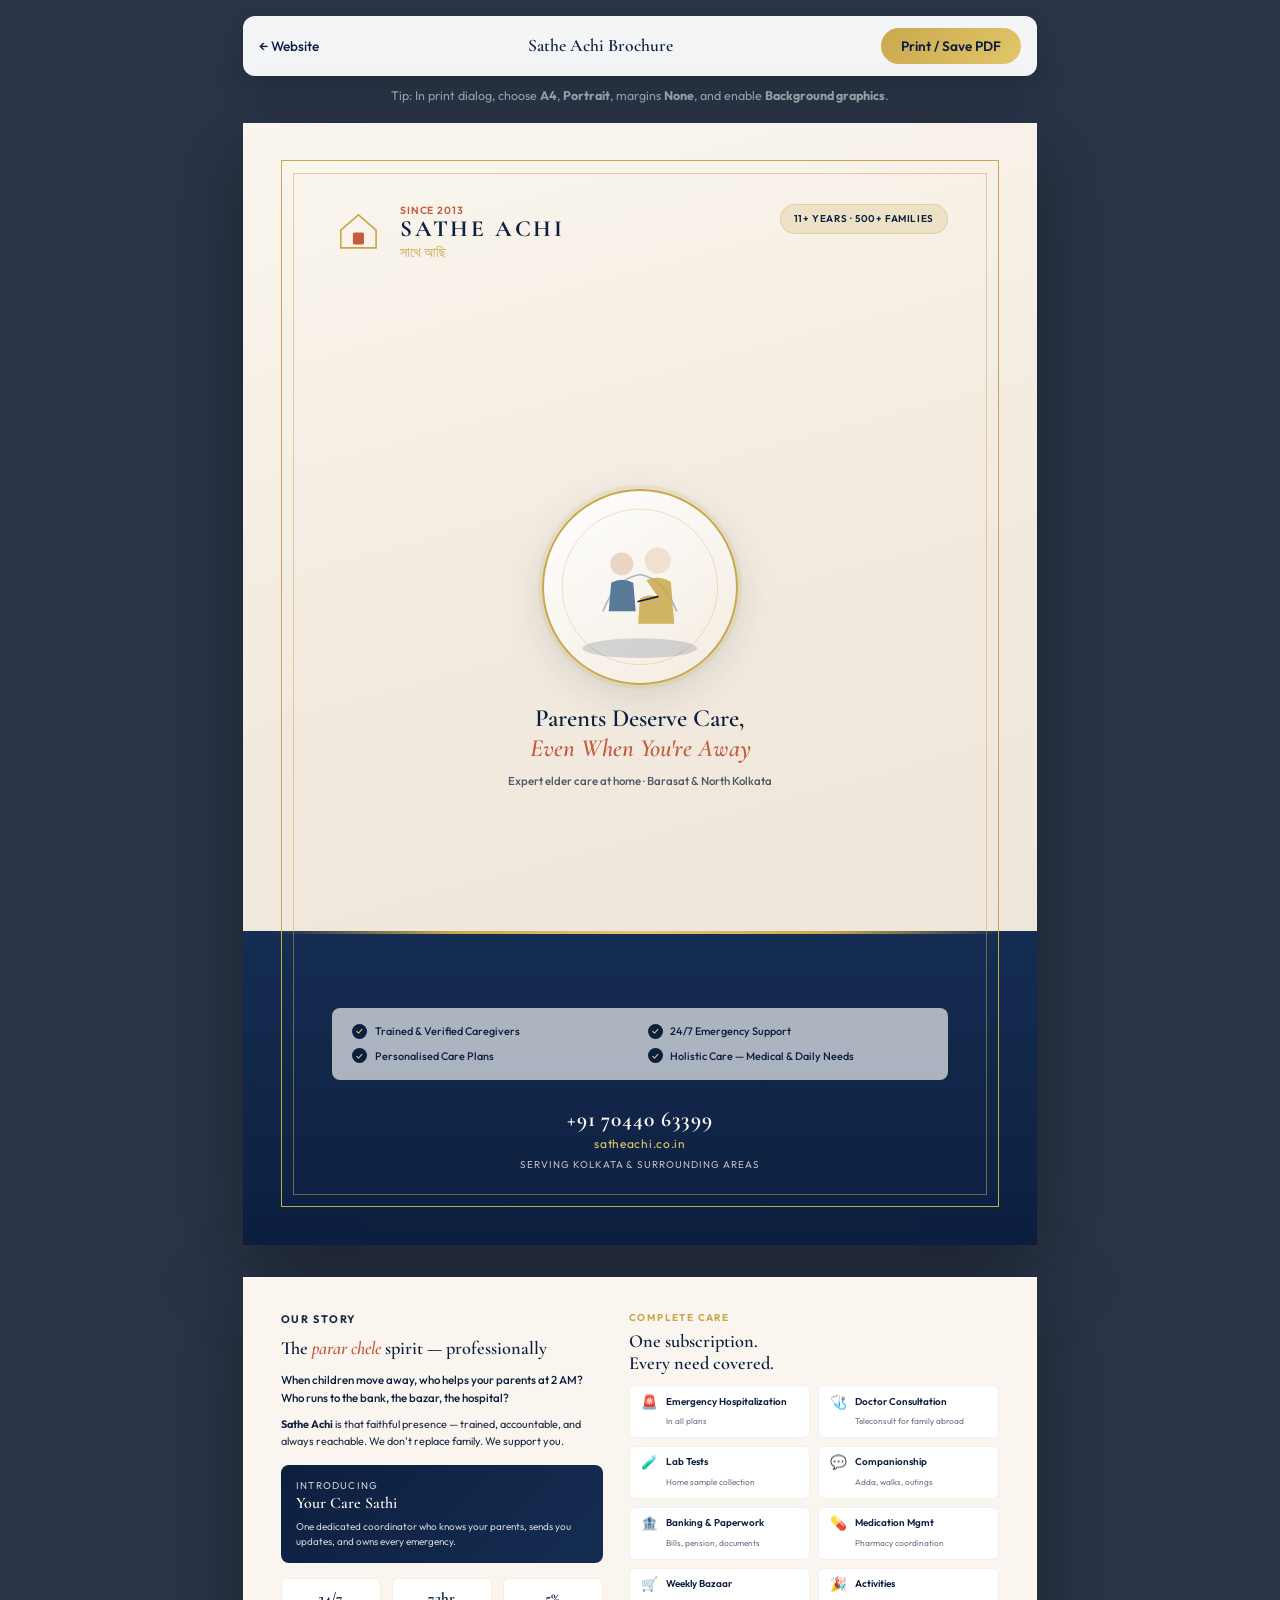
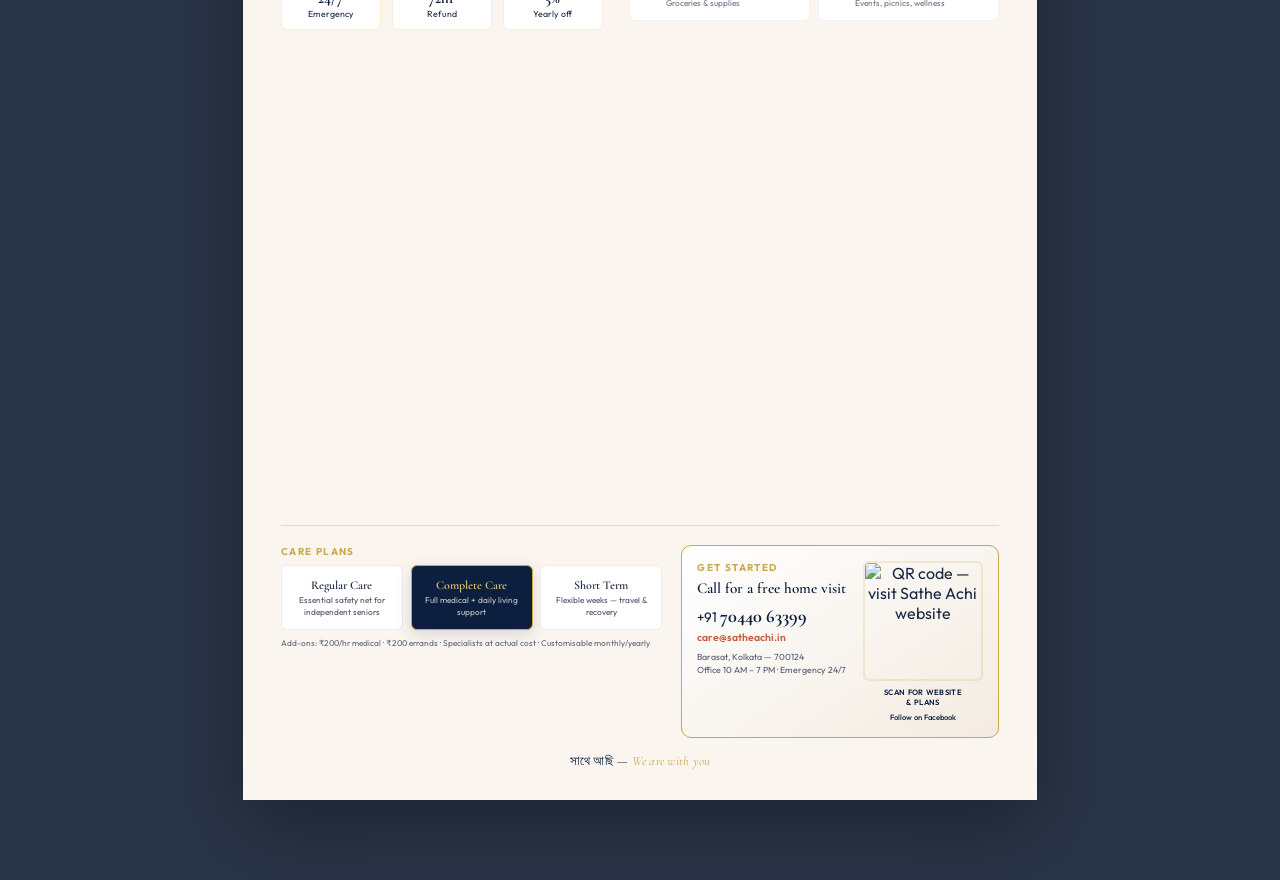
==== brochure/index.html @ 53a48768 "Add print-ready A4 brochure with brand-aligned design. Co-authored-by: Cursor <cursoragent@cursor.co" ====
<!DOCTYPE html>
<html lang="en">
<head>
  <meta charset="UTF-8" />
  <meta name="viewport" content="width=device-width, initial-scale=1.0" />
  <title>Sathe Achi — Brochure (Print / PDF)</title>
  <link rel="preconnect" href="https://fonts.googleapis.com" />
  <link rel="preconnect" href="https://fonts.gstatic.com" crossorigin />
  <link href="https://fonts.googleapis.com/css2?family=Cormorant+Garamond:ital,wght@0,500;0,600;0,700;1,500&family=Outfit:wght@300;400;500;600;700&display=swap" rel="stylesheet" />
  <link rel="stylesheet" href="brochure.css" />
</head>
<body>
  <div class="toolbar no-print">
    <a href="../index.html" class="toolbar__back">← Website</a>
    <span class="toolbar__title">Sathe Achi Brochure</span>
    <button type="button" class="toolbar__btn" onclick="window.print()">Print / Save PDF</button>
  </div>

  <p class="toolbar-hint no-print">Tip: In print dialog, choose <strong>A4</strong>, <strong>Portrait</strong>, margins <strong>None</strong>, and enable <strong>Background graphics</strong>.</p>

  <!-- ═══════════ PAGE 1 — FRONT COVER ═══════════ -->
  <section class="sheet sheet--cover" aria-label="Brochure front cover">
    <div class="frame frame--outer">
      <div class="frame frame--inner">
        <header class="cover__header">
          <div class="brand">
            <svg class="brand__icon" viewBox="0 0 48 48" fill="none" aria-hidden="true">
              <path d="M24 8 L40 22 V38 H8 V22 Z" stroke="#c9a84c" stroke-width="1.5" fill="none"/>
              <rect x="19" y="24" width="10" height="11" rx="1.5" fill="#c45c3e"/>
            </svg>
            <div>
              <p class="brand__since">Since 2013</p>
              <h1 class="brand__name">SATHE ACHI</h1>
              <p class="brand__bn" lang="bn">সাথে আছি</p>
            </div>
          </div>
          <p class="cover__badge">11+ Years · 500+ Families</p>
        </header>

        <div class="cover__hero">
          <div class="cover__photo" role="img" aria-label="Caregiver supporting an elderly person">
            <svg class="cover__photo-art" viewBox="0 0 200 200" fill="none" aria-hidden="true">
              <circle cx="100" cy="100" r="95" stroke="#c9a84c" stroke-width="1" opacity="0.4"/>
              <ellipse cx="100" cy="175" rx="70" ry="12" fill="#0c1f3f" opacity="0.15"/>
              <path d="M55 130 Q70 90 100 85 Q130 90 145 130" stroke="#0c1f3f" stroke-width="2" fill="none" opacity="0.3"/>
              <circle cx="78" cy="72" r="14" fill="#e8d5c4"/>
              <path d="M65 95 Q78 88 92 95 L95 130 L62 130 Z" fill="#5a7a9a"/>
              <circle cx="122" cy="68" r="16" fill="#f0e0d0"/>
              <path d="M108 92 Q122 85 138 94 L142 145 L98 145 L100 115 Q108 108 122 112" fill="#c9a84c" opacity="0.85"/>
              <path d="M98 118 L122 112" stroke="#0c1f3f" stroke-width="2" stroke-linecap="round"/>
            </svg>
          </div>
          <div class="cover__headline">
            <h2>Parents Deserve Care,<br><em>Even When You're Away</em></h2>
            <p class="cover__sub">Expert elder care at home · Barasat &amp; North Kolkata</p>
          </div>
        </div>

        <ul class="pillars" role="list">
          <li>
            <span class="pillars__check" aria-hidden="true">✓</span>
            Trained &amp; Verified Caregivers
          </li>
          <li>
            <span class="pillars__check" aria-hidden="true">✓</span>
            24/7 Emergency Support
          </li>
          <li>
            <span class="pillars__check" aria-hidden="true">✓</span>
            Personalised Care Plans
          </li>
          <li>
            <span class="pillars__check" aria-hidden="true">✓</span>
            Holistic Care — Medical &amp; Daily Needs
          </li>
        </ul>

        <footer class="cover__footer">
          <div class="cover__contact">
            <strong>+91 70440 63399</strong>
            <span>satheachi.co.in</span>
          </div>
          <p class="cover__area">Serving Kolkata &amp; Surrounding Areas</p>
        </footer>
      </div>
    </div>
    <div class="sheet__accent" aria-hidden="true"></div>
  </section>

  <!-- ═══════════ PAGE 2 — INSIDE SPREAD ═══════════ -->
  <section class="sheet sheet--inside" aria-label="Brochure inside content">
    <div class="inside__grid">
      <article class="inside__col inside__story">
        <p class="label">Our story</p>
        <h2>The <em>parar chele</em> spirit — professionally</h2>
        <p class="lead">When children move away, who helps your parents at 2 AM? Who runs to the bank, the bazar, the hospital?</p>
        <p><strong>Sathe Achi</strong> is that faithful presence — trained, accountable, and always reachable. We don't replace family. We support you.</p>

        <div class="care-sathi">
          <p class="care-sathi__label">Introducing</p>
          <h3>Your Care Sathi</h3>
          <p>One dedicated coordinator who knows your parents, sends you updates, and owns every emergency.</p>
        </div>

        <ul class="trust-row" role="list">
          <li><strong>24/7</strong>Emergency</li>
          <li><strong>72hr</strong>Refund</li>
          <li><strong>5%</strong>Yearly off</li>
        </ul>
      </article>

      <article class="inside__col inside__services">
        <p class="label">Complete care</p>
        <h2>One subscription.<br>Every need covered.</h2>

        <div class="service-grid">
          <div class="service"><span>🚨</span><div><strong>Emergency Hospitalization</strong><small>In all plans</small></div></div>
          <div class="service"><span>🩺</span><div><strong>Doctor Consultation</strong><small>Teleconsult for family abroad</small></div></div>
          <div class="service"><span>🧪</span><div><strong>Lab Tests</strong><small>Home sample collection</small></div></div>
          <div class="service"><span>💬</span><div><strong>Companionship</strong><small>Adda, walks, outings</small></div></div>
          <div class="service"><span>🏦</span><div><strong>Banking &amp; Paperwork</strong><small>Bills, pension, documents</small></div></div>
          <div class="service"><span>💊</span><div><strong>Medication Mgmt</strong><small>Pharmacy coordination</small></div></div>
          <div class="service"><span>🛒</span><div><strong>Weekly Bazaar</strong><small>Groceries &amp; supplies</small></div></div>
          <div class="service"><span>🎉</span><div><strong>Activities</strong><small>Events, picnics, wellness</small></div></div>
        </div>
      </article>
    </div>

    <div class="inside__bottom">
      <div class="plans">
        <p class="label">Care plans</p>
        <div class="plans__row">
          <div class="plan">
            <h4>Regular Care</h4>
            <p>Essential safety net for independent seniors</p>
          </div>
          <div class="plan plan--featured">
            <h4>Complete Care</h4>
            <p>Full medical + daily living support</p>
          </div>
          <div class="plan">
            <h4>Short Term</h4>
            <p>Flexible weeks — travel &amp; recovery</p>
          </div>
        </div>
        <p class="plans__note">Add-ons: ₹200/hr medical · ₹200 errands · Specialists at actual cost · Customisable monthly/yearly</p>
      </div>

      <div class="cta-block">
        <div class="cta-block__text">
          <p class="label">Get started</p>
          <h3>Call for a free home visit</h3>
          <p class="cta-phone">+91 <strong>70440 63399</strong></p>
          <p class="cta-email">care@satheachi.in</p>
          <p class="cta-address">Barasat, Kolkata — 700124<br>Office 10 AM – 7 PM · Emergency 24/7</p>
        </div>
        <div class="cta-block__qr">
          <img
            src="https://api.qrserver.com/v1/create-qr-code/?size=140x140&amp;data=https://pratim-easyq2c.github.io/satheachi/&amp;bgcolor=faf6ef&amp;color=0c1f3f&amp;margin=8"
            width="120"
            height="120"
            alt="QR code — visit Sathe Achi website"
          />
          <span>Scan for website &amp; plans</span>
          <a href="https://www.facebook.com/p/Sathe-Achi-100067684187281" class="cta-fb">Follow on Facebook</a>
        </div>
      </div>
    </div>

    <p class="inside__tagline">সাথে আছি — <em>We are with you</em></p>
  </section>
</body>
</html>
---- brochure/brochure.css ----
/* Sathe Achi — Print brochure */

:root {
  --navy: #0c1f3f;
  --navy-mid: #152d52;
  --gold: #c9a84c;
  --gold-light: #e4c76b;
  --gold-dim: rgba(201, 168, 76, 0.2);
  --cream: #faf6ef;
  --cream-warm: #f3ebe0;
  --terracotta: #c45c3e;
  --text: #1a2744;
  --font-display: "Cormorant Garamond", Georgia, serif;
  --font-body: "Outfit", system-ui, sans-serif;
  --a4-w: 210mm;
  --a4-h: 297mm;
}

* { box-sizing: border-box; margin: 0; padding: 0; }

body {
  font-family: var(--font-body);
  background: #2a3548;
  color: var(--text);
  min-height: 100vh;
  padding: 1rem 1rem 3rem;
}

/* ── Screen toolbar ── */
.toolbar {
  display: flex;
  align-items: center;
  justify-content: space-between;
  gap: 1rem;
  max-width: var(--a4-w);
  margin: 0 auto 0.75rem;
  padding: 0.75rem 1rem;
  background: rgba(255,255,255,0.95);
  border-radius: 12px;
  box-shadow: 0 8px 32px rgba(0,0,0,0.2);
}
.toolbar__back {
  font-size: 0.85rem;
  color: var(--navy);
  text-decoration: none;
  font-weight: 500;
}
.toolbar__title {
  font-family: var(--font-display);
  font-size: 1.1rem;
  font-weight: 600;
  color: var(--navy);
}
.toolbar__btn {
  padding: 0.55rem 1.25rem;
  background: linear-gradient(135deg, var(--gold), var(--gold-light));
  border: none;
  border-radius: 100px;
  font-family: var(--font-body);
  font-weight: 600;
  font-size: 0.85rem;
  color: var(--navy);
  cursor: pointer;
  transition: transform 0.2s, box-shadow 0.2s;
}
.toolbar__btn:hover {
  transform: translateY(-2px);
  box-shadow: 0 6px 20px rgba(201,168,76,0.45);
}
.toolbar-hint {
  max-width: var(--a4-w);
  margin: 0 auto 1.25rem;
  font-size: 0.78rem;
  color: rgba(255,255,255,0.55);
  text-align: center;
}

/* ── Sheet base ── */
.sheet {
  width: var(--a4-w);
  min-height: var(--a4-h);
  margin: 0 auto 2rem;
  position: relative;
  overflow: hidden;
  box-shadow: 0 24px 80px rgba(0,0,0,0.35);
  page-break-after: always;
  break-after: page;
}

.label {
  font-size: 0.62rem;
  font-weight: 700;
  letter-spacing: 0.14em;
  text-transform: uppercase;
  color: var(--gold);
  margin-bottom: 0.35rem;
}

/* ═══════════ COVER PAGE ═══════════ */
.sheet--cover {
  background: linear-gradient(165deg, var(--cream) 0%, var(--cream-warm) 40%, #ebe3d6 100%);
}

.sheet__accent {
  position: absolute;
  bottom: 0;
  left: 0;
  right: 0;
  height: 28%;
  background: linear-gradient(180deg, var(--navy-mid) 0%, var(--navy) 100%);
  z-index: 0;
}
.sheet__accent::before {
  content: "";
  position: absolute;
  top: 0;
  left: 8mm;
  right: 8mm;
  height: 3px;
  background: linear-gradient(90deg, transparent, var(--gold), var(--gold-light), var(--gold), transparent);
}

.frame--outer {
  position: relative;
  z-index: 1;
  margin: 10mm;
  height: calc(var(--a4-h) - 20mm);
  border: 1.5px solid var(--gold);
  padding: 3mm;
}
.frame--inner {
  height: 100%;
  border: 0.5px solid rgba(201, 168, 76, 0.5);
  padding: 8mm 10mm 6mm;
  display: flex;
  flex-direction: column;
}

.cover__header {
  display: flex;
  justify-content: space-between;
  align-items: flex-start;
  margin-bottom: 6mm;
}
.brand {
  display: flex;
  align-items: center;
  gap: 4mm;
}
.brand__icon { width: 14mm; height: 14mm; }
.brand__since {
  font-size: 0.65rem;
  font-weight: 600;
  letter-spacing: 0.08em;
  color: var(--terracotta);
  text-transform: uppercase;
}
.brand__name {
  font-family: var(--font-display);
  font-size: 1.45rem;
  font-weight: 700;
  letter-spacing: 0.12em;
  color: var(--navy);
  line-height: 1.1;
}
.brand__bn {
  font-size: 0.85rem;
  color: var(--gold);
  margin-top: 1px;
}
.cover__badge {
  font-size: 0.62rem;
  font-weight: 600;
  letter-spacing: 0.06em;
  text-transform: uppercase;
  color: var(--navy);
  background: var(--gold-dim);
  padding: 2mm 3.5mm;
  border-radius: 100px;
  border: 1px solid rgba(201,168,76,0.35);
}

.cover__hero {
  flex: 1;
  display: flex;
  flex-direction: column;
  align-items: center;
  justify-content: center;
  text-align: center;
  gap: 5mm;
}
.cover__photo {
  width: 52mm;
  height: 52mm;
  border-radius: 50%;
  background: linear-gradient(145deg, #fff 0%, var(--cream-warm) 100%);
  border: 2.5px solid var(--gold);
  box-shadow:
    0 0 0 4px rgba(201,168,76,0.15),
    0 12px 40px rgba(12,31,63,0.12);
  display: flex;
  align-items: center;
  justify-content: center;
  overflow: hidden;
}
.cover__photo-art { width: 85%; height: 85%; }

.cover__headline h2 {
  font-family: var(--font-display);
  font-size: 1.55rem;
  font-weight: 600;
  line-height: 1.2;
  color: var(--navy);
  max-width: 68mm;
  margin: 0 auto;
}
.cover__headline h2 em {
  font-style: italic;
  color: var(--terracotta);
}
.cover__sub {
  font-size: 0.72rem;
  color: var(--text);
  opacity: 0.75;
  margin-top: 2.5mm;
  font-weight: 500;
}

.pillars {
  list-style: none;
  display: grid;
  grid-template-columns: 1fr 1fr;
  gap: 2.5mm 4mm;
  margin: 4mm 0;
  padding: 4mm 5mm;
  background: rgba(255,255,255,0.65);
  border-radius: 8px;
  border: 1px solid rgba(201,168,76,0.25);
}
.pillars li {
  display: flex;
  align-items: center;
  gap: 2mm;
  font-size: 0.68rem;
  font-weight: 500;
  color: var(--navy);
  line-height: 1.3;
}
.pillars__check {
  flex-shrink: 0;
  width: 4mm;
  height: 4mm;
  display: flex;
  align-items: center;
  justify-content: center;
  background: var(--navy);
  color: var(--gold-light);
  border-radius: 50%;
  font-size: 0.5rem;
  font-weight: 700;
}

.cover__footer {
  position: relative;
  z-index: 2;
  text-align: center;
  padding-top: 3mm;
  color: var(--cream);
}
.cover__contact {
  display: flex;
  flex-direction: column;
  gap: 1mm;
  margin-bottom: 2mm;
}
.cover__contact strong {
  font-family: var(--font-display);
  font-size: 1.35rem;
  font-weight: 700;
  letter-spacing: 0.04em;
}
.cover__contact span {
  font-size: 0.75rem;
  color: var(--gold-light);
  letter-spacing: 0.06em;
}
.cover__area {
  font-size: 0.62rem;
  letter-spacing: 0.1em;
  text-transform: uppercase;
  opacity: 0.75;
}

/* ═══════════ INSIDE PAGE ═══════════ */
.sheet--inside {
  background: var(--cream);
  padding: 9mm 10mm 8mm;
  display: flex;
  flex-direction: column;
}

.inside__grid {
  display: grid;
  grid-template-columns: 1fr 1.15fr;
  gap: 7mm;
  flex: 1;
  margin-bottom: 5mm;
  padding-bottom: 5mm;
  border-bottom: 1px solid rgba(201,168,76,0.35);
}

.inside__story h2,
.inside__services h2 {
  font-family: var(--font-display);
  font-size: 1.15rem;
  font-weight: 600;
  line-height: 1.2;
  color: var(--navy);
  margin-bottom: 3mm;
}
.inside__story h2 em,
.inside__services h2 em { font-style: italic; color: var(--terracotta); }

.inside__story p {
  font-size: 0.68rem;
  line-height: 1.55;
  color: var(--text);
  margin-bottom: 2.5mm;
}
.inside__story .lead {
  font-size: 0.72rem;
  font-weight: 500;
  color: var(--navy);
}

.care-sathi {
  margin: 4mm 0;
  padding: 3.5mm 4mm;
  background: linear-gradient(135deg, var(--navy) 0%, var(--navy-mid) 100%);
  border-radius: 8px;
  color: var(--cream);
}
.care-sathi__label {
  font-size: 0.55rem;
  letter-spacing: 0.12em;
  text-transform: uppercase;
  color: var(--gold-light);
  margin-bottom: 1mm;
}
.care-sathi h3 {
  font-family: var(--font-display);
  font-size: 1rem;
  font-weight: 600;
  margin-bottom: 1.5mm;
}
.care-sathi p {
  font-size: 0.62rem !important;
  color: rgba(255,255,255,0.8) !important;
  margin: 0 !important;
}

.trust-row {
  list-style: none;
  display: flex;
  gap: 3mm;
  margin-top: 3mm;
}
.trust-row li {
  flex: 1;
  text-align: center;
  padding: 2.5mm;
  background: var(--white, #fff);
  border-radius: 6px;
  border: 1px solid var(--gold-dim);
  font-size: 0.55rem;
  color: var(--text);
  line-height: 1.3;
}
.trust-row strong {
  display: block;
  font-family: var(--font-display);
  font-size: 0.95rem;
  color: var(--navy);
}

.service-grid {
  display: grid;
  grid-template-columns: 1fr 1fr;
  gap: 2mm;
}
.service {
  display: flex;
  align-items: flex-start;
  gap: 2mm;
  padding: 2.5mm 3mm;
  background: #fff;
  border-radius: 6px;
  border: 1px solid rgba(12,31,63,0.06);
}
.service span { font-size: 0.85rem; line-height: 1; }
.service strong {
  display: block;
  font-size: 0.62rem;
  font-weight: 600;
  color: var(--navy);
  line-height: 1.25;
}
.service small {
  font-size: 0.52rem;
  color: var(--text);
  opacity: 0.65;
  line-height: 1.3;
}

.inside__bottom {
  display: grid;
  grid-template-columns: 1.2fr 1fr;
  gap: 5mm;
  align-items: stretch;
}

.plans__row {
  display: grid;
  grid-template-columns: repeat(3, 1fr);
  gap: 2mm;
  margin: 2mm 0;
}
.plan {
  padding: 3mm;
  background: #fff;
  border-radius: 6px;
  border: 1px solid rgba(12,31,63,0.08);
  text-align: center;
}
.plan--featured {
  background: var(--navy);
  color: var(--cream);
  border-color: var(--gold);
  box-shadow: 0 4px 16px rgba(12,31,63,0.15);
}
.plan h4 {
  font-family: var(--font-display);
  font-size: 0.75rem;
  font-weight: 600;
  margin-bottom: 1mm;
}
.plan--featured h4 { color: var(--gold-light); }
.plan p {
  font-size: 0.52rem;
  line-height: 1.35;
  opacity: 0.8;
}
.plans__note {
  font-size: 0.52rem;
  color: var(--text);
  opacity: 0.7;
  line-height: 1.4;
}

.cta-block {
  display: flex;
  gap: 4mm;
  padding: 4mm;
  background: linear-gradient(145deg, #fff 0%, var(--cream-warm) 100%);
  border-radius: 10px;
  border: 1.5px solid var(--gold);
}
.cta-block__text { flex: 1; }
.cta-block__text h3 {
  font-family: var(--font-display);
  font-size: 0.95rem;
  font-weight: 600;
  color: var(--navy);
  margin-bottom: 2mm;
}
.cta-phone {
  font-size: 0.85rem;
  color: var(--navy);
  margin-bottom: 1mm;
}
.cta-phone strong {
  font-family: var(--font-display);
  font-size: 1.15rem;
}
.cta-email {
  font-size: 0.65rem;
  font-weight: 600;
  color: var(--terracotta);
  margin-bottom: 2mm;
}
.cta-address {
  font-size: 0.55rem;
  line-height: 1.45;
  color: var(--text);
  opacity: 0.75;
}

.cta-block__qr {
  display: flex;
  flex-direction: column;
  align-items: center;
  text-align: center;
  gap: 1.5mm;
}
.cta-block__qr img {
  border-radius: 6px;
  border: 2px solid var(--gold-dim);
}
.cta-block__qr span {
  font-size: 0.48rem;
  font-weight: 600;
  letter-spacing: 0.04em;
  text-transform: uppercase;
  color: var(--navy);
  max-width: 22mm;
  line-height: 1.3;
}
.cta-fb {
  font-size: 0.48rem;
  color: var(--navy);
  text-decoration: none;
  font-weight: 500;
}

.inside__tagline {
  text-align: center;
  margin-top: 4mm;
  font-family: var(--font-display);
  font-size: 0.8rem;
  color: var(--navy);
  letter-spacing: 0.02em;
}
.inside__tagline em { font-style: italic; color: var(--gold); }

/* ═══════════ PRINT ═══════════ */
@media print {
  body {
    background: white;
    padding: 0;
  }
  .no-print { display: none !important; }
  .sheet {
    margin: 0;
    box-shadow: none;
    width: var(--a4-w);
    height: var(--a4-h);
    min-height: var(--a4-h);
    max-height: var(--a4-h);
    overflow: hidden;
  }
  .sheet--cover .frame--outer {
    margin: 8mm;
    height: calc(var(--a4-h) - 16mm);
  }
  @page {
    size: A4 portrait;
    margin: 0;
  }
}

@media screen and (max-width: 800px) {
  body { padding: 0.5rem; }
  .sheet {
    width: 100%;
    min-height: auto;
    aspect-ratio: 210 / 297;
  }
  .frame--outer {
    margin: 4mm !important;
    height: calc(100% - 8mm) !important;
  }
  .inside__grid,
  .inside__bottom {
    grid-template-columns: 1fr;
  }
  .pillars { grid-template-columns: 1fr; }
  .toolbar { flex-wrap: wrap; }
}
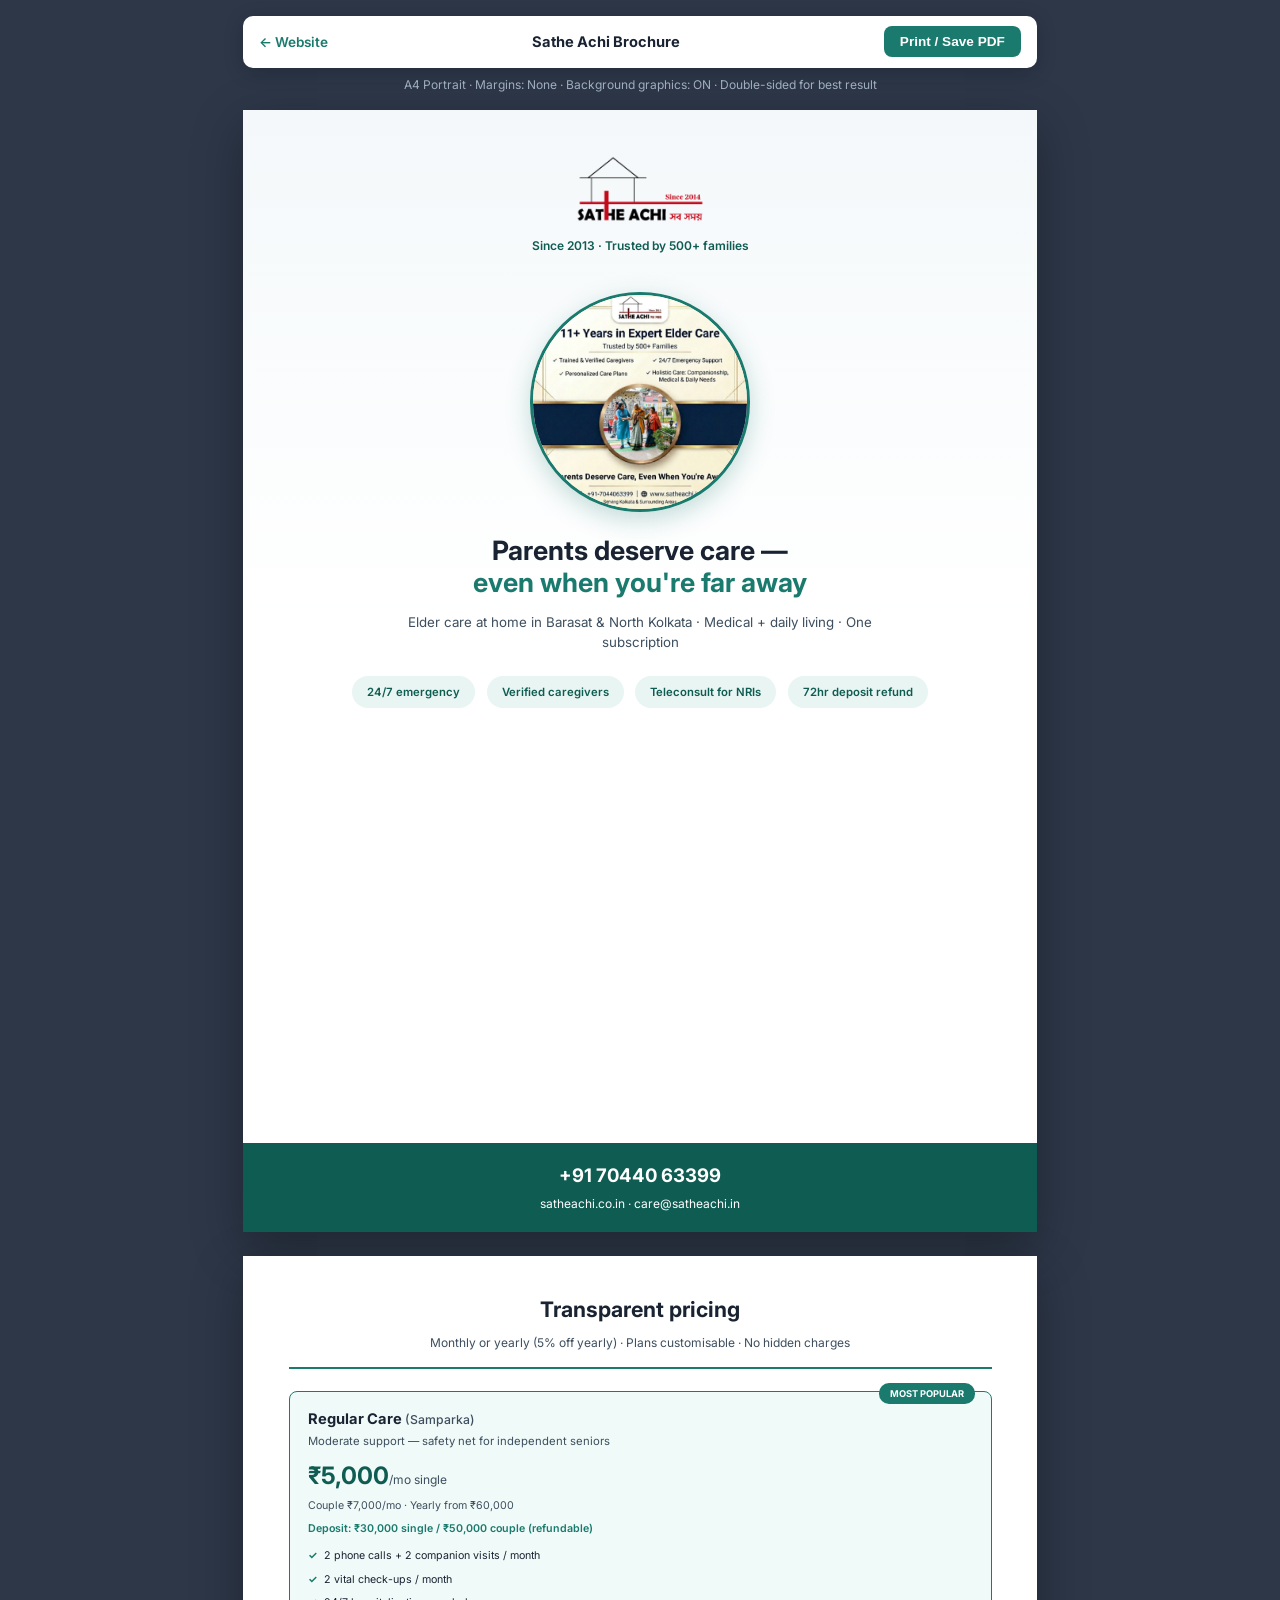
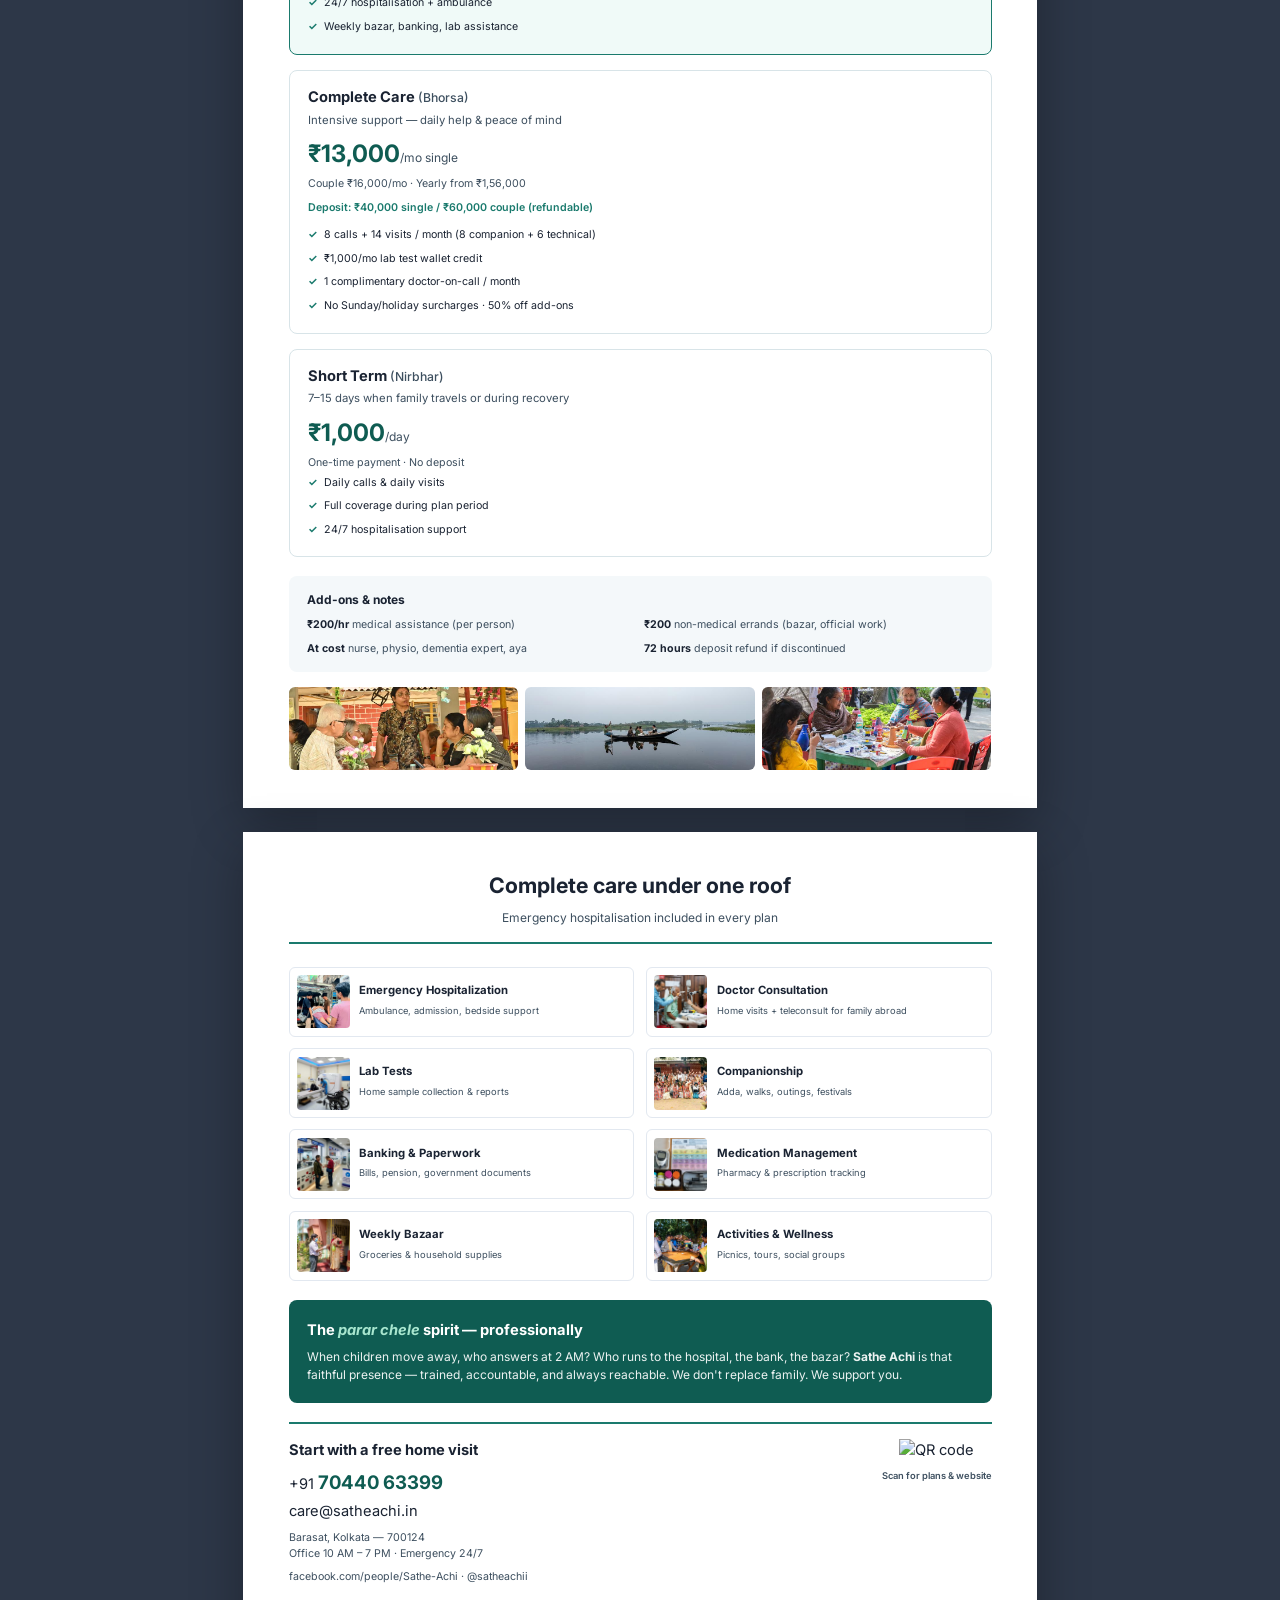
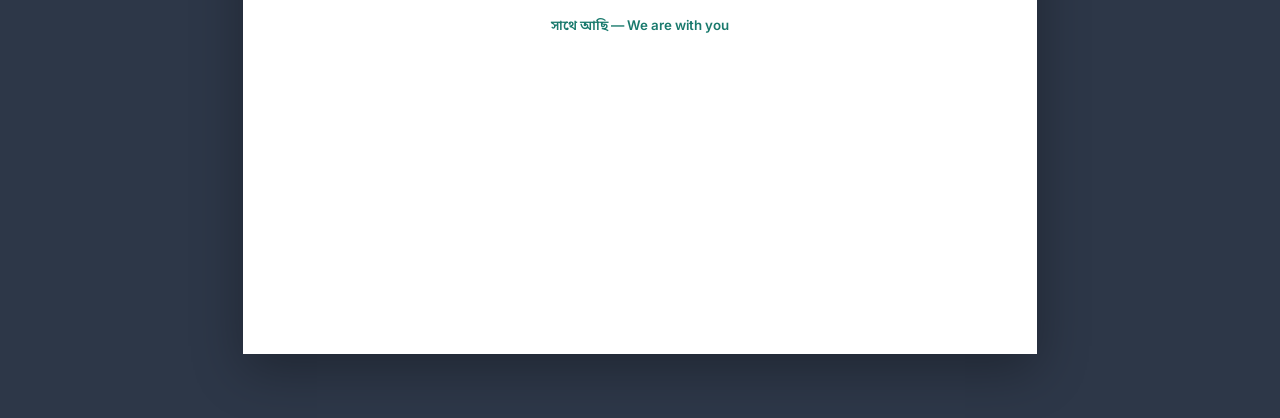
==== commit a214184e: "Major redesign: production site with full pricing, real photos, readable UI. Co-authored-by: Cursor " ====
--- a/brochure/index.html
+++ b/brochure/index.html
@@ -3,171 +3,151 @@
 <head>
   <meta charset="UTF-8" />
   <meta name="viewport" content="width=device-width, initial-scale=1.0" />
-  <title>Sathe Achi — Brochure (Print / PDF)</title>
+  <title>Sathe Achi — Brochure 2026</title>
   <link rel="preconnect" href="https://fonts.googleapis.com" />
   <link rel="preconnect" href="https://fonts.gstatic.com" crossorigin />
-  <link href="https://fonts.googleapis.com/css2?family=Cormorant+Garamond:ital,wght@0,500;0,600;0,700;1,500&family=Outfit:wght@300;400;500;600;700&display=swap" rel="stylesheet" />
+  <link href="https://fonts.googleapis.com/css2?family=Inter:wght@400;500;600;700&family=Noto+Sans+Bengali:wght@500;600&display=swap" rel="stylesheet" />
   <link rel="stylesheet" href="brochure.css" />
 </head>
 <body>
   <div class="toolbar no-print">
-    <a href="../index.html" class="toolbar__back">← Website</a>
-    <span class="toolbar__title">Sathe Achi Brochure</span>
-    <button type="button" class="toolbar__btn" onclick="window.print()">Print / Save PDF</button>
+    <a href="../index.html">← Website</a>
+    <strong>Sathe Achi Brochure</strong>
+    <button type="button" onclick="window.print()">Print / Save PDF</button>
   </div>
+  <p class="hint no-print">A4 Portrait · Margins: None · Background graphics: ON · Double-sided for best result</p>
 
-  <p class="toolbar-hint no-print">Tip: In print dialog, choose <strong>A4</strong>, <strong>Portrait</strong>, margins <strong>None</strong>, and enable <strong>Background graphics</strong>.</p>
-
-  <!-- ═══════════ PAGE 1 — FRONT COVER ═══════════ -->
-  <section class="sheet sheet--cover" aria-label="Brochure front cover">
-    <div class="frame frame--outer">
-      <div class="frame frame--inner">
-        <header class="cover__header">
-          <div class="brand">
-            <svg class="brand__icon" viewBox="0 0 48 48" fill="none" aria-hidden="true">
-              <path d="M24 8 L40 22 V38 H8 V22 Z" stroke="#c9a84c" stroke-width="1.5" fill="none"/>
-              <rect x="19" y="24" width="10" height="11" rx="1.5" fill="#c45c3e"/>
-            </svg>
-            <div>
-              <p class="brand__since">Since 2013</p>
-              <h1 class="brand__name">SATHE ACHI</h1>
-              <p class="brand__bn" lang="bn">সাথে আছি</p>
-            </div>
-          </div>
-          <p class="cover__badge">11+ Years · 500+ Families</p>
-        </header>
-
-        <div class="cover__hero">
-          <div class="cover__photo" role="img" aria-label="Caregiver supporting an elderly person">
-            <svg class="cover__photo-art" viewBox="0 0 200 200" fill="none" aria-hidden="true">
-              <circle cx="100" cy="100" r="95" stroke="#c9a84c" stroke-width="1" opacity="0.4"/>
-              <ellipse cx="100" cy="175" rx="70" ry="12" fill="#0c1f3f" opacity="0.15"/>
-              <path d="M55 130 Q70 90 100 85 Q130 90 145 130" stroke="#0c1f3f" stroke-width="2" fill="none" opacity="0.3"/>
-              <circle cx="78" cy="72" r="14" fill="#e8d5c4"/>
-              <path d="M65 95 Q78 88 92 95 L95 130 L62 130 Z" fill="#5a7a9a"/>
-              <circle cx="122" cy="68" r="16" fill="#f0e0d0"/>
-              <path d="M108 92 Q122 85 138 94 L142 145 L98 145 L100 115 Q108 108 122 112" fill="#c9a84c" opacity="0.85"/>
-              <path d="M98 118 L122 112" stroke="#0c1f3f" stroke-width="2" stroke-linecap="round"/>
-            </svg>
-          </div>
-          <div class="cover__headline">
-            <h2>Parents Deserve Care,<br><em>Even When You're Away</em></h2>
-            <p class="cover__sub">Expert elder care at home · Barasat &amp; North Kolkata</p>
-          </div>
-        </div>
-
-        <ul class="pillars" role="list">
-          <li>
-            <span class="pillars__check" aria-hidden="true">✓</span>
-            Trained &amp; Verified Caregivers
-          </li>
-          <li>
-            <span class="pillars__check" aria-hidden="true">✓</span>
-            24/7 Emergency Support
-          </li>
-          <li>
-            <span class="pillars__check" aria-hidden="true">✓</span>
-            Personalised Care Plans
-          </li>
-          <li>
-            <span class="pillars__check" aria-hidden="true">✓</span>
-            Holistic Care — Medical &amp; Daily Needs
-          </li>
-        </ul>
-
-        <footer class="cover__footer">
-          <div class="cover__contact">
-            <strong>+91 70440 63399</strong>
-            <span>satheachi.co.in</span>
-          </div>
-          <p class="cover__area">Serving Kolkata &amp; Surrounding Areas</p>
-        </footer>
-      </div>
+  <!-- PAGE 1 — COVER -->
+  <section class="page page-cover">
+    <div class="cover-top">
+      <img src="../resources/Logo-1-300x157.png" alt="Sathe Achi" class="logo" />
+      <p class="since">Since 2013 · Trusted by 500+ families</p>
     </div>
-    <div class="sheet__accent" aria-hidden="true"></div>
+    <div class="cover-photo-wrap">
+      <img src="../resources/brochure-cover.jpeg" alt="Sathe Achi caregiver supporting a senior" class="cover-photo" />
+    </div>
+    <h1>Parents deserve care —<br><span>even when you're far away</span></h1>
+    <p class="cover-lead">Elder care at home in Barasat &amp; North Kolkata · Medical + daily living · One subscription</p>
+    <ul class="cover-pills">
+      <li>24/7 emergency</li>
+      <li>Verified caregivers</li>
+      <li>Teleconsult for NRIs</li>
+      <li>72hr deposit refund</li>
+    </ul>
+    <footer class="cover-foot">
+      <span><strong>+91 70440 63399</strong></span>
+      <span>satheachi.co.in · care@satheachi.in</span>
+    </footer>
   </section>
 
-  <!-- ═══════════ PAGE 2 — INSIDE SPREAD ═══════════ -->
-  <section class="sheet sheet--inside" aria-label="Brochure inside content">
-    <div class="inside__grid">
-      <article class="inside__col inside__story">
-        <p class="label">Our story</p>
-        <h2>The <em>parar chele</em> spirit — professionally</h2>
-        <p class="lead">When children move away, who helps your parents at 2 AM? Who runs to the bank, the bazar, the hospital?</p>
-        <p><strong>Sathe Achi</strong> is that faithful presence — trained, accountable, and always reachable. We don't replace family. We support you.</p>
+  <!-- PAGE 2 — PRICING -->
+  <section class="page page-pricing">
+    <header class="page-head">
+      <h2>Transparent pricing</h2>
+      <p>Monthly or yearly (5% off yearly) · Plans customisable · No hidden charges</p>
+    </header>
 
-        <div class="care-sathi">
-          <p class="care-sathi__label">Introducing</p>
-          <h3>Your Care Sathi</h3>
-          <p>One dedicated coordinator who knows your parents, sends you updates, and owns every emergency.</p>
+    <div class="plan-grid">
+      <article class="plan-card popular">
+        <span class="ribbon">Most popular</span>
+        <h3>Regular Care <small>(Samparka)</small></h3>
+        <p class="plan-desc">Moderate support — safety net for independent seniors</p>
+        <div class="price-row">
+          <div><span class="amt">₹5,000</span><span class="per">/mo single</span></div>
+          <div class="sub">Couple ₹7,000/mo · Yearly from ₹60,000</div>
         </div>
-
-        <ul class="trust-row" role="list">
-          <li><strong>24/7</strong>Emergency</li>
-          <li><strong>72hr</strong>Refund</li>
-          <li><strong>5%</strong>Yearly off</li>
+        <p class="deposit">Deposit: ₹30,000 single / ₹50,000 couple (refundable)</p>
+        <ul class="feat-compact">
+          <li>2 phone calls + 2 companion visits / month</li>
+          <li>2 vital check-ups / month</li>
+          <li>24/7 hospitalisation + ambulance</li>
+          <li>Weekly bazar, banking, lab assistance</li>
         </ul>
       </article>
 
-      <article class="inside__col inside__services">
-        <p class="label">Complete care</p>
-        <h2>One subscription.<br>Every need covered.</h2>
+      <article class="plan-card">
+        <h3>Complete Care <small>(Bhorsa)</small></h3>
+        <p class="plan-desc">Intensive support — daily help &amp; peace of mind</p>
+        <div class="price-row">
+          <div><span class="amt">₹13,000</span><span class="per">/mo single</span></div>
+          <div class="sub">Couple ₹16,000/mo · Yearly from ₹1,56,000</div>
+        </div>
+        <p class="deposit">Deposit: ₹40,000 single / ₹60,000 couple (refundable)</p>
+        <ul class="feat-compact">
+          <li>8 calls + 14 visits / month (8 companion + 6 technical)</li>
+          <li>₹1,000/mo lab test wallet credit</li>
+          <li>1 complimentary doctor-on-call / month</li>
+          <li>No Sunday/holiday surcharges · 50% off add-ons</li>
+        </ul>
+      </article>
 
-        <div class="service-grid">
-          <div class="service"><span>🚨</span><div><strong>Emergency Hospitalization</strong><small>In all plans</small></div></div>
-          <div class="service"><span>🩺</span><div><strong>Doctor Consultation</strong><small>Teleconsult for family abroad</small></div></div>
-          <div class="service"><span>🧪</span><div><strong>Lab Tests</strong><small>Home sample collection</small></div></div>
-          <div class="service"><span>💬</span><div><strong>Companionship</strong><small>Adda, walks, outings</small></div></div>
-          <div class="service"><span>🏦</span><div><strong>Banking &amp; Paperwork</strong><small>Bills, pension, documents</small></div></div>
-          <div class="service"><span>💊</span><div><strong>Medication Mgmt</strong><small>Pharmacy coordination</small></div></div>
-          <div class="service"><span>🛒</span><div><strong>Weekly Bazaar</strong><small>Groceries &amp; supplies</small></div></div>
-          <div class="service"><span>🎉</span><div><strong>Activities</strong><small>Events, picnics, wellness</small></div></div>
+      <article class="plan-card">
+        <h3>Short Term <small>(Nirbhar)</small></h3>
+        <p class="plan-desc">7–15 days when family travels or during recovery</p>
+        <div class="price-row">
+          <div><span class="amt">₹1,000</span><span class="per">/day</span></div>
+          <div class="sub">One-time payment · No deposit</div>
         </div>
+        <ul class="feat-compact">
+          <li>Daily calls &amp; daily visits</li>
+          <li>Full coverage during plan period</li>
+          <li>24/7 hospitalisation support</li>
+        </ul>
       </article>
     </div>
 
-    <div class="inside__bottom">
-      <div class="plans">
-        <p class="label">Care plans</p>
-        <div class="plans__row">
-          <div class="plan">
-            <h4>Regular Care</h4>
-            <p>Essential safety net for independent seniors</p>
-          </div>
-          <div class="plan plan--featured">
-            <h4>Complete Care</h4>
-            <p>Full medical + daily living support</p>
-          </div>
-          <div class="plan">
-            <h4>Short Term</h4>
-            <p>Flexible weeks — travel &amp; recovery</p>
-          </div>
-        </div>
-        <p class="plans__note">Add-ons: ₹200/hr medical · ₹200 errands · Specialists at actual cost · Customisable monthly/yearly</p>
+    <aside class="addons">
+      <h4>Add-ons &amp; notes</h4>
+      <div class="addon-grid">
+        <span><strong>₹200/hr</strong> medical assistance (per person)</span>
+        <span><strong>₹200</strong> non-medical errands (bazar, official work)</span>
+        <span><strong>At cost</strong> nurse, physio, dementia expert, aya</span>
+        <span><strong>72 hours</strong> deposit refund if discontinued</span>
       </div>
+    </aside>
 
-      <div class="cta-block">
-        <div class="cta-block__text">
-          <p class="label">Get started</p>
-          <h3>Call for a free home visit</h3>
-          <p class="cta-phone">+91 <strong>70440 63399</strong></p>
-          <p class="cta-email">care@satheachi.in</p>
-          <p class="cta-address">Barasat, Kolkata — 700124<br>Office 10 AM – 7 PM · Emergency 24/7</p>
-        </div>
-        <div class="cta-block__qr">
-          <img
-            src="https://api.qrserver.com/v1/create-qr-code/?size=140x140&amp;data=https://pratim-easyq2c.github.io/satheachi/&amp;bgcolor=faf6ef&amp;color=0c1f3f&amp;margin=8"
-            width="120"
-            height="120"
-            alt="QR code — visit Sathe Achi website"
-          />
-          <span>Scan for website &amp; plans</span>
-          <a href="https://www.facebook.com/p/Sathe-Achi-100067684187281" class="cta-fb">Follow on Facebook</a>
-        </div>
+    <div class="photo-strip">
+      <img src="../resources/gallery-1.jpg" alt="" /><img src="../resources/gallery-3.jpg" alt="" /><img src="../resources/activities-2.jpg" alt="" />
+    </div>
+  </section>
+
+  <!-- PAGE 3 — SERVICES & CONTACT -->
+  <section class="page page-services">
+    <header class="page-head">
+      <h2>Complete care under one roof</h2>
+      <p>Emergency hospitalisation included in every plan</p>
+    </header>
+
+    <div class="services-grid">
+      <div class="svc"><img src="../resources/emergency-v3.jpg" alt="" /><div><strong>Emergency Hospitalization</strong><span>Ambulance, admission, bedside support</span></div></div>
+      <div class="svc"><img src="../resources/doctor-consultation-v2.jpg" alt="" /><div><strong>Doctor Consultation</strong><span>Home visits + teleconsult for family abroad</span></div></div>
+      <div class="svc"><img src="../resources/pathological-v2.jpg" alt="" /><div><strong>Lab Tests</strong><span>Home sample collection &amp; reports</span></div></div>
+      <div class="svc"><img src="../resources/companionship-new.jpg" alt="" /><div><strong>Companionship</strong><span>Adda, walks, outings, festivals</span></div></div>
+      <div class="svc"><img src="../resources/banking-new.jpg" alt="" /><div><strong>Banking &amp; Paperwork</strong><span>Bills, pension, government documents</span></div></div>
+      <div class="svc"><img src="../resources/medication-v2.jpg" alt="" /><div><strong>Medication Management</strong><span>Pharmacy &amp; prescription tracking</span></div></div>
+      <div class="svc"><img src="../resources/weekly-bazaar-v2.jpg" alt="" /><div><strong>Weekly Bazaar</strong><span>Groceries &amp; household supplies</span></div></div>
+      <div class="svc"><img src="../resources/activities-new.jpg" alt="" /><div><strong>Activities &amp; Wellness</strong><span>Picnics, tours, social groups</span></div></div>
+    </div>
+
+    <div class="story-block">
+      <h3>The <em>parar chele</em> spirit — professionally</h3>
+      <p>When children move away, who answers at 2 AM? Who runs to the hospital, the bank, the bazar? <strong>Sathe Achi</strong> is that faithful presence — trained, accountable, and always reachable. We don't replace family. We support you.</p>
+    </div>
+
+    <div class="contact-row">
+      <div>
+        <h3>Start with a free home visit</h3>
+        <p class="phone">+91 <strong>70440 63399</strong></p>
+        <p>care@satheachi.in</p>
+        <p class="addr">Barasat, Kolkata — 700124<br>Office 10 AM – 7 PM · Emergency 24/7</p>
+        <p class="social">facebook.com/people/Sathe-Achi · @satheachii</p>
+      </div>
+      <div class="qr-block">
+        <img src="https://api.qrserver.com/v1/create-qr-code/?size=130x130&amp;data=https://pratim-easyq2c.github.io/satheachi/&amp;bgcolor=ffffff&amp;color=1a7a6d" width="110" height="110" alt="QR code" />
+        <span>Scan for plans &amp; website</span>
       </div>
     </div>
-
-    <p class="inside__tagline">সাথে আছি — <em>We are with you</em></p>
+    <p class="tagline" lang="bn">সাথে আছি — We are with you</p>
   </section>
 </body>
 </html>
--- a/brochure/brochure.css
+++ b/brochure/brochure.css
@@ -1,17 +1,14 @@
-/* Sathe Achi — Print brochure */
+/* Sathe Achi brochure — high-contrast, print-ready */
 
 :root {
-  --navy: #0c1f3f;
-  --navy-mid: #152d52;
-  --gold: #c9a84c;
-  --gold-light: #e4c76b;
-  --gold-dim: rgba(201, 168, 76, 0.2);
-  --cream: #faf6ef;
-  --cream-warm: #f3ebe0;
-  --terracotta: #c45c3e;
-  --text: #1a2744;
-  --font-display: "Cormorant Garamond", Georgia, serif;
-  --font-body: "Outfit", system-ui, sans-serif;
+  --primary: #1a7a6d;
+  --primary-dark: #0f5c52;
+  --dark: #1a2332;
+  --text: #1a2332;
+  --muted: #3d4f5f;
+  --light: #f4f8fa;
+  --white: #fff;
+  --accent: #c9922e;
   --a4-w: 210mm;
   --a4-h: 297mm;
 }
@@ -19,560 +16,150 @@
 * { box-sizing: border-box; margin: 0; padding: 0; }
 
 body {
-  font-family: var(--font-body);
-  background: #2a3548;
+  font-family: Inter, "Noto Sans Bengali", system-ui, sans-serif;
+  background: #2d3748;
   color: var(--text);
-  min-height: 100vh;
-  padding: 1rem 1rem 3rem;
+  padding: 1rem 1rem 2.5rem;
+  font-size: 11pt;
+  line-height: 1.5;
 }
 
-/* ── Screen toolbar ── */
 .toolbar {
-  display: flex;
-  align-items: center;
-  justify-content: space-between;
-  gap: 1rem;
-  max-width: var(--a4-w);
-  margin: 0 auto 0.75rem;
-  padding: 0.75rem 1rem;
-  background: rgba(255,255,255,0.95);
-  border-radius: 12px;
-  box-shadow: 0 8px 32px rgba(0,0,0,0.2);
+  display: flex; align-items: center; justify-content: space-between; gap: 1rem;
+  max-width: var(--a4-w); margin: 0 auto 0.5rem; padding: 0.65rem 1rem;
+  background: var(--white); border-radius: 10px; box-shadow: 0 4px 20px rgba(0,0,0,.2);
 }
-.toolbar__back {
-  font-size: 0.85rem;
-  color: var(--navy);
-  text-decoration: none;
-  font-weight: 500;
+.toolbar a { color: var(--primary); font-weight: 600; text-decoration: none; font-size: 0.85rem; }
+.toolbar button {
+  padding: 0.5rem 1rem; background: var(--primary); color: #fff; border: none;
+  border-radius: 8px; font-weight: 600; cursor: pointer; font-size: 0.85rem;
 }
-.toolbar__title {
-  font-family: var(--font-display);
-  font-size: 1.1rem;
-  font-weight: 600;
-  color: var(--navy);
-}
-.toolbar__btn {
-  padding: 0.55rem 1.25rem;
-  background: linear-gradient(135deg, var(--gold), var(--gold-light));
-  border: none;
-  border-radius: 100px;
-  font-family: var(--font-body);
-  font-weight: 600;
-  font-size: 0.85rem;
-  color: var(--navy);
-  cursor: pointer;
-  transition: transform 0.2s, box-shadow 0.2s;
-}
-.toolbar__btn:hover {
-  transform: translateY(-2px);
-  box-shadow: 0 6px 20px rgba(201,168,76,0.45);
-}
-.toolbar-hint {
-  max-width: var(--a4-w);
-  margin: 0 auto 1.25rem;
-  font-size: 0.78rem;
-  color: rgba(255,255,255,0.55);
-  text-align: center;
+.hint { max-width: var(--a4-w); margin: 0 auto 1rem; text-align: center; font-size: 0.75rem; color: #a0aec0; }
+.no-print { }
+
+.page {
+  width: var(--a4-w);
+  min-height: var(--a4-h);
+  margin: 0 auto 1.5rem;
+  background: var(--white);
+  box-shadow: 0 16px 48px rgba(0,0,0,.3);
+  page-break-after: always;
+  overflow: hidden;
 }
 
-/* ── Sheet base ── */
-.sheet {
-  width: var(--a4-w);
-  min-height: var(--a4-h);
-  margin: 0 auto 2rem;
-  position: relative;
-  overflow: hidden;
-  box-shadow: 0 24px 80px rgba(0,0,0,0.35);
-  page-break-after: always;
-  break-after: page;
-}
-
-.label {
-  font-size: 0.62rem;
-  font-weight: 700;
-  letter-spacing: 0.14em;
-  text-transform: uppercase;
-  color: var(--gold);
-  margin-bottom: 0.35rem;
-}
-
-/* ═══════════ COVER PAGE ═══════════ */
-.sheet--cover {
-  background: linear-gradient(165deg, var(--cream) 0%, var(--cream-warm) 40%, #ebe3d6 100%);
-}
-
-.sheet__accent {
-  position: absolute;
-  bottom: 0;
-  left: 0;
-  right: 0;
-  height: 28%;
-  background: linear-gradient(180deg, var(--navy-mid) 0%, var(--navy) 100%);
-  z-index: 0;
-}
-.sheet__accent::before {
-  content: "";
-  position: absolute;
-  top: 0;
-  left: 8mm;
-  right: 8mm;
-  height: 3px;
-  background: linear-gradient(90deg, transparent, var(--gold), var(--gold-light), var(--gold), transparent);
-}
-
-.frame--outer {
-  position: relative;
-  z-index: 1;
-  margin: 10mm;
-  height: calc(var(--a4-h) - 20mm);
-  border: 1.5px solid var(--gold);
-  padding: 3mm;
-}
-.frame--inner {
-  height: 100%;
-  border: 0.5px solid rgba(201, 168, 76, 0.5);
-  padding: 8mm 10mm 6mm;
+/* ── Cover ── */
+.page-cover {
+  padding: 12mm 14mm 10mm;
   display: flex;
   flex-direction: column;
+  background: linear-gradient(180deg, var(--light) 0%, var(--white) 45%);
 }
+.cover-top { text-align: center; margin-bottom: 6mm; }
+.logo { height: 18mm; width: auto; }
+.since { font-size: 9pt; font-weight: 600; color: var(--primary-dark); margin-top: 2mm; }
+.cover-photo-wrap {
+  width: 58mm; height: 58mm; margin: 4mm auto 6mm;
+  border-radius: 50%; overflow: hidden; border: 3px solid var(--primary);
+  box-shadow: 0 8px 24px rgba(26,122,109,.25);
+}
+.cover-photo { width: 100%; height: 100%; object-fit: cover; }
+.page-cover h1 {
+  font-size: 20pt; font-weight: 700; text-align: center; line-height: 1.2;
+  color: var(--dark); margin-bottom: 4mm;
+}
+.page-cover h1 span { color: var(--primary); }
+.cover-lead { text-align: center; color: var(--muted); font-size: 10pt; margin-bottom: 6mm; max-width: 140mm; margin-inline: auto; }
+.cover-pills {
+  list-style: none; display: flex; flex-wrap: wrap; justify-content: center; gap: 3mm;
+  margin-bottom: auto; padding: 0;
+}
+.cover-pills li {
+  font-size: 8.5pt; font-weight: 600; color: var(--primary-dark);
+  background: #e8f5f2; padding: 2mm 4mm; border-radius: 20px;
+}
+.cover-foot {
+  background: var(--primary-dark); color: #fff; text-align: center;
+  padding: 5mm; margin: 6mm -14mm -10mm; border-radius: 0;
+  display: flex; flex-direction: column; gap: 1.5mm; font-size: 9pt;
+}
+.cover-foot strong { font-size: 14pt; }
 
-.cover__header {
-  display: flex;
-  justify-content: space-between;
-  align-items: flex-start;
-  margin-bottom: 6mm;
+/* ── Pricing page ── */
+.page-pricing { padding: 10mm 12mm; }
+.page-head { text-align: center; margin-bottom: 6mm; border-bottom: 2px solid var(--primary); padding-bottom: 4mm; }
+.page-head h2 { font-size: 16pt; color: var(--dark); margin-bottom: 2mm; }
+.page-head p { font-size: 9pt; color: var(--muted); }
+
+.plan-grid { display: flex; flex-direction: column; gap: 4mm; margin-bottom: 5mm; }
+.plan-card {
+  border: 1.5px solid #d8e4e8; border-radius: 8px; padding: 4mm 5mm;
+  position: relative; background: var(--white);
 }
-.brand {
-  display: flex;
-  align-items: center;
-  gap: 4mm;
+.plan-card.popular { border-color: var(--primary); background: #f0faf8; }
+.ribbon {
+  position: absolute; top: -2.5mm; right: 4mm;
+  background: var(--primary); color: #fff; font-size: 7pt; font-weight: 700;
+  padding: 1mm 3mm; border-radius: 10px; text-transform: uppercase;
 }
-.brand__icon { width: 14mm; height: 14mm; }
-.brand__since {
-  font-size: 0.65rem;
-  font-weight: 600;
-  letter-spacing: 0.08em;
-  color: var(--terracotta);
-  text-transform: uppercase;
+.plan-card h3 { font-size: 11pt; color: var(--dark); margin-bottom: 1mm; }
+.plan-card h3 small { font-weight: 500; color: var(--muted); }
+.plan-desc { font-size: 8.5pt; color: var(--muted); margin-bottom: 2mm; }
+.price-row .amt { font-size: 18pt; font-weight: 700; color: var(--primary-dark); }
+.price-row .per { font-size: 9pt; color: var(--muted); }
+.price-row .sub { font-size: 8pt; color: var(--muted); margin-top: 1mm; }
+.deposit { font-size: 8pt; font-weight: 600; color: var(--primary); margin: 2mm 0; }
+.feat-compact { list-style: none; font-size: 8pt; color: var(--text); }
+.feat-compact li { padding: 1mm 0 1mm 4mm; position: relative; }
+.feat-compact li::before { content: "✓"; position: absolute; left: 0; color: var(--primary); font-weight: 700; }
+
+.addons { background: var(--light); border-radius: 8px; padding: 4mm 5mm; margin-bottom: 4mm; }
+.addons h4 { font-size: 9pt; margin-bottom: 2mm; color: var(--dark); }
+.addon-grid { display: grid; grid-template-columns: 1fr 1fr; gap: 2mm; font-size: 8pt; color: var(--muted); }
+.addon-grid strong { color: var(--dark); }
+
+.photo-strip { display: flex; gap: 2mm; }
+.photo-strip img { flex: 1; height: 22mm; object-fit: cover; border-radius: 6px; }
+
+/* ── Services page ── */
+.page-services { padding: 10mm 12mm; }
+.services-grid { display: grid; grid-template-columns: 1fr 1fr; gap: 3mm; margin-bottom: 5mm; }
+.svc {
+  display: flex; gap: 2.5mm; align-items: center;
+  border: 1px solid #e2e8f0; border-radius: 6px; padding: 2mm;
 }
-.brand__name {
-  font-family: var(--font-display);
-  font-size: 1.45rem;
-  font-weight: 700;
-  letter-spacing: 0.12em;
-  color: var(--navy);
-  line-height: 1.1;
+.svc img { width: 14mm; height: 14mm; object-fit: cover; border-radius: 4px; flex-shrink: 0; }
+.svc strong { display: block; font-size: 8.5pt; color: var(--dark); line-height: 1.2; }
+.svc span { font-size: 7pt; color: var(--muted); line-height: 1.3; }
+
+.story-block {
+  background: var(--primary-dark); color: #fff; padding: 5mm; border-radius: 8px;
+  margin-bottom: 5mm;
 }
-.brand__bn {
-  font-size: 0.85rem;
-  color: var(--gold);
-  margin-top: 1px;
+.story-block h3 { font-size: 11pt; margin-bottom: 2mm; }
+.story-block h3 em { font-style: italic; color: #a8e6cf; }
+.story-block p { font-size: 9pt; color: rgba(255,255,255,.92); }
+
+.contact-row {
+  display: flex; justify-content: space-between; align-items: flex-start; gap: 6mm;
+  padding: 4mm 0; border-top: 2px solid var(--primary);
 }
-.cover__badge {
-  font-size: 0.62rem;
-  font-weight: 600;
-  letter-spacing: 0.06em;
-  text-transform: uppercase;
-  color: var(--navy);
-  background: var(--gold-dim);
-  padding: 2mm 3.5mm;
-  border-radius: 100px;
-  border: 1px solid rgba(201,168,76,0.35);
-}
+.contact-row h3 { font-size: 11pt; margin-bottom: 2mm; }
+.phone { font-size: 11pt; margin-bottom: 1mm; }
+.phone strong { font-size: 14pt; color: var(--primary-dark); }
+.addr, .social { font-size: 8pt; color: var(--muted); margin-top: 2mm; }
+.qr-block { text-align: center; }
+.qr-block span { display: block; font-size: 7pt; font-weight: 600; color: var(--muted); margin-top: 2mm; }
+.tagline { text-align: center; margin-top: 4mm; font-size: 10pt; font-weight: 600; color: var(--primary); }
 
-.cover__hero {
-  flex: 1;
-  display: flex;
-  flex-direction: column;
-  align-items: center;
-  justify-content: center;
-  text-align: center;
-  gap: 5mm;
-}
-.cover__photo {
-  width: 52mm;
-  height: 52mm;
-  border-radius: 50%;
-  background: linear-gradient(145deg, #fff 0%, var(--cream-warm) 100%);
-  border: 2.5px solid var(--gold);
-  box-shadow:
-    0 0 0 4px rgba(201,168,76,0.15),
-    0 12px 40px rgba(12,31,63,0.12);
-  display: flex;
-  align-items: center;
-  justify-content: center;
-  overflow: hidden;
-}
-.cover__photo-art { width: 85%; height: 85%; }
-
-.cover__headline h2 {
-  font-family: var(--font-display);
-  font-size: 1.55rem;
-  font-weight: 600;
-  line-height: 1.2;
-  color: var(--navy);
-  max-width: 68mm;
-  margin: 0 auto;
-}
-.cover__headline h2 em {
-  font-style: italic;
-  color: var(--terracotta);
-}
-.cover__sub {
-  font-size: 0.72rem;
-  color: var(--text);
-  opacity: 0.75;
-  margin-top: 2.5mm;
-  font-weight: 500;
-}
-
-.pillars {
-  list-style: none;
-  display: grid;
-  grid-template-columns: 1fr 1fr;
-  gap: 2.5mm 4mm;
-  margin: 4mm 0;
-  padding: 4mm 5mm;
-  background: rgba(255,255,255,0.65);
-  border-radius: 8px;
-  border: 1px solid rgba(201,168,76,0.25);
-}
-.pillars li {
-  display: flex;
-  align-items: center;
-  gap: 2mm;
-  font-size: 0.68rem;
-  font-weight: 500;
-  color: var(--navy);
-  line-height: 1.3;
-}
-.pillars__check {
-  flex-shrink: 0;
-  width: 4mm;
-  height: 4mm;
-  display: flex;
-  align-items: center;
-  justify-content: center;
-  background: var(--navy);
-  color: var(--gold-light);
-  border-radius: 50%;
-  font-size: 0.5rem;
-  font-weight: 700;
-}
-
-.cover__footer {
-  position: relative;
-  z-index: 2;
-  text-align: center;
-  padding-top: 3mm;
-  color: var(--cream);
-}
-.cover__contact {
-  display: flex;
-  flex-direction: column;
-  gap: 1mm;
-  margin-bottom: 2mm;
-}
-.cover__contact strong {
-  font-family: var(--font-display);
-  font-size: 1.35rem;
-  font-weight: 700;
-  letter-spacing: 0.04em;
-}
-.cover__contact span {
-  font-size: 0.75rem;
-  color: var(--gold-light);
-  letter-spacing: 0.06em;
-}
-.cover__area {
-  font-size: 0.62rem;
-  letter-spacing: 0.1em;
-  text-transform: uppercase;
-  opacity: 0.75;
-}
-
-/* ═══════════ INSIDE PAGE ═══════════ */
-.sheet--inside {
-  background: var(--cream);
-  padding: 9mm 10mm 8mm;
-  display: flex;
-  flex-direction: column;
-}
-
-.inside__grid {
-  display: grid;
-  grid-template-columns: 1fr 1.15fr;
-  gap: 7mm;
-  flex: 1;
-  margin-bottom: 5mm;
-  padding-bottom: 5mm;
-  border-bottom: 1px solid rgba(201,168,76,0.35);
-}
-
-.inside__story h2,
-.inside__services h2 {
-  font-family: var(--font-display);
-  font-size: 1.15rem;
-  font-weight: 600;
-  line-height: 1.2;
-  color: var(--navy);
-  margin-bottom: 3mm;
-}
-.inside__story h2 em,
-.inside__services h2 em { font-style: italic; color: var(--terracotta); }
-
-.inside__story p {
-  font-size: 0.68rem;
-  line-height: 1.55;
-  color: var(--text);
-  margin-bottom: 2.5mm;
-}
-.inside__story .lead {
-  font-size: 0.72rem;
-  font-weight: 500;
-  color: var(--navy);
-}
-
-.care-sathi {
-  margin: 4mm 0;
-  padding: 3.5mm 4mm;
-  background: linear-gradient(135deg, var(--navy) 0%, var(--navy-mid) 100%);
-  border-radius: 8px;
-  color: var(--cream);
-}
-.care-sathi__label {
-  font-size: 0.55rem;
-  letter-spacing: 0.12em;
-  text-transform: uppercase;
-  color: var(--gold-light);
-  margin-bottom: 1mm;
-}
-.care-sathi h3 {
-  font-family: var(--font-display);
-  font-size: 1rem;
-  font-weight: 600;
-  margin-bottom: 1.5mm;
-}
-.care-sathi p {
-  font-size: 0.62rem !important;
-  color: rgba(255,255,255,0.8) !important;
-  margin: 0 !important;
-}
-
-.trust-row {
-  list-style: none;
-  display: flex;
-  gap: 3mm;
-  margin-top: 3mm;
-}
-.trust-row li {
-  flex: 1;
-  text-align: center;
-  padding: 2.5mm;
-  background: var(--white, #fff);
-  border-radius: 6px;
-  border: 1px solid var(--gold-dim);
-  font-size: 0.55rem;
-  color: var(--text);
-  line-height: 1.3;
-}
-.trust-row strong {
-  display: block;
-  font-family: var(--font-display);
-  font-size: 0.95rem;
-  color: var(--navy);
-}
-
-.service-grid {
-  display: grid;
-  grid-template-columns: 1fr 1fr;
-  gap: 2mm;
-}
-.service {
-  display: flex;
-  align-items: flex-start;
-  gap: 2mm;
-  padding: 2.5mm 3mm;
-  background: #fff;
-  border-radius: 6px;
-  border: 1px solid rgba(12,31,63,0.06);
-}
-.service span { font-size: 0.85rem; line-height: 1; }
-.service strong {
-  display: block;
-  font-size: 0.62rem;
-  font-weight: 600;
-  color: var(--navy);
-  line-height: 1.25;
-}
-.service small {
-  font-size: 0.52rem;
-  color: var(--text);
-  opacity: 0.65;
-  line-height: 1.3;
-}
-
-.inside__bottom {
-  display: grid;
-  grid-template-columns: 1.2fr 1fr;
-  gap: 5mm;
-  align-items: stretch;
-}
-
-.plans__row {
-  display: grid;
-  grid-template-columns: repeat(3, 1fr);
-  gap: 2mm;
-  margin: 2mm 0;
-}
-.plan {
-  padding: 3mm;
-  background: #fff;
-  border-radius: 6px;
-  border: 1px solid rgba(12,31,63,0.08);
-  text-align: center;
-}
-.plan--featured {
-  background: var(--navy);
-  color: var(--cream);
-  border-color: var(--gold);
-  box-shadow: 0 4px 16px rgba(12,31,63,0.15);
-}
-.plan h4 {
-  font-family: var(--font-display);
-  font-size: 0.75rem;
-  font-weight: 600;
-  margin-bottom: 1mm;
-}
-.plan--featured h4 { color: var(--gold-light); }
-.plan p {
-  font-size: 0.52rem;
-  line-height: 1.35;
-  opacity: 0.8;
-}
-.plans__note {
-  font-size: 0.52rem;
-  color: var(--text);
-  opacity: 0.7;
-  line-height: 1.4;
-}
-
-.cta-block {
-  display: flex;
-  gap: 4mm;
-  padding: 4mm;
-  background: linear-gradient(145deg, #fff 0%, var(--cream-warm) 100%);
-  border-radius: 10px;
-  border: 1.5px solid var(--gold);
-}
-.cta-block__text { flex: 1; }
-.cta-block__text h3 {
-  font-family: var(--font-display);
-  font-size: 0.95rem;
-  font-weight: 600;
-  color: var(--navy);
-  margin-bottom: 2mm;
-}
-.cta-phone {
-  font-size: 0.85rem;
-  color: var(--navy);
-  margin-bottom: 1mm;
-}
-.cta-phone strong {
-  font-family: var(--font-display);
-  font-size: 1.15rem;
-}
-.cta-email {
-  font-size: 0.65rem;
-  font-weight: 600;
-  color: var(--terracotta);
-  margin-bottom: 2mm;
-}
-.cta-address {
-  font-size: 0.55rem;
-  line-height: 1.45;
-  color: var(--text);
-  opacity: 0.75;
-}
-
-.cta-block__qr {
-  display: flex;
-  flex-direction: column;
-  align-items: center;
-  text-align: center;
-  gap: 1.5mm;
-}
-.cta-block__qr img {
-  border-radius: 6px;
-  border: 2px solid var(--gold-dim);
-}
-.cta-block__qr span {
-  font-size: 0.48rem;
-  font-weight: 600;
-  letter-spacing: 0.04em;
-  text-transform: uppercase;
-  color: var(--navy);
-  max-width: 22mm;
-  line-height: 1.3;
-}
-.cta-fb {
-  font-size: 0.48rem;
-  color: var(--navy);
-  text-decoration: none;
-  font-weight: 500;
-}
-
-.inside__tagline {
-  text-align: center;
-  margin-top: 4mm;
-  font-family: var(--font-display);
-  font-size: 0.8rem;
-  color: var(--navy);
-  letter-spacing: 0.02em;
-}
-.inside__tagline em { font-style: italic; color: var(--gold); }
-
-/* ═══════════ PRINT ═══════════ */
 @media print {
-  body {
-    background: white;
-    padding: 0;
-  }
+  body { background: #fff; padding: 0; }
   .no-print { display: none !important; }
-  .sheet {
-    margin: 0;
-    box-shadow: none;
-    width: var(--a4-w);
-    height: var(--a4-h);
-    min-height: var(--a4-h);
-    max-height: var(--a4-h);
-    overflow: hidden;
-  }
-  .sheet--cover .frame--outer {
-    margin: 8mm;
-    height: calc(var(--a4-h) - 16mm);
-  }
-  @page {
-    size: A4 portrait;
-    margin: 0;
-  }
+  .page { margin: 0; box-shadow: none; width: var(--a4-w); height: var(--a4-h); min-height: var(--a4-h); }
+  @page { size: A4 portrait; margin: 0; }
 }
 
 @media screen and (max-width: 800px) {
-  body { padding: 0.5rem; }
-  .sheet {
-    width: 100%;
-    min-height: auto;
-    aspect-ratio: 210 / 297;
-  }
-  .frame--outer {
-    margin: 4mm !important;
-    height: calc(100% - 8mm) !important;
-  }
-  .inside__grid,
-  .inside__bottom {
-    grid-template-columns: 1fr;
-  }
-  .pillars { grid-template-columns: 1fr; }
-  .toolbar { flex-wrap: wrap; }
+  .page { width: 100%; min-height: auto; }
+  .services-grid { grid-template-columns: 1fr; }
+  .addon-grid { grid-template-columns: 1fr; }
 }
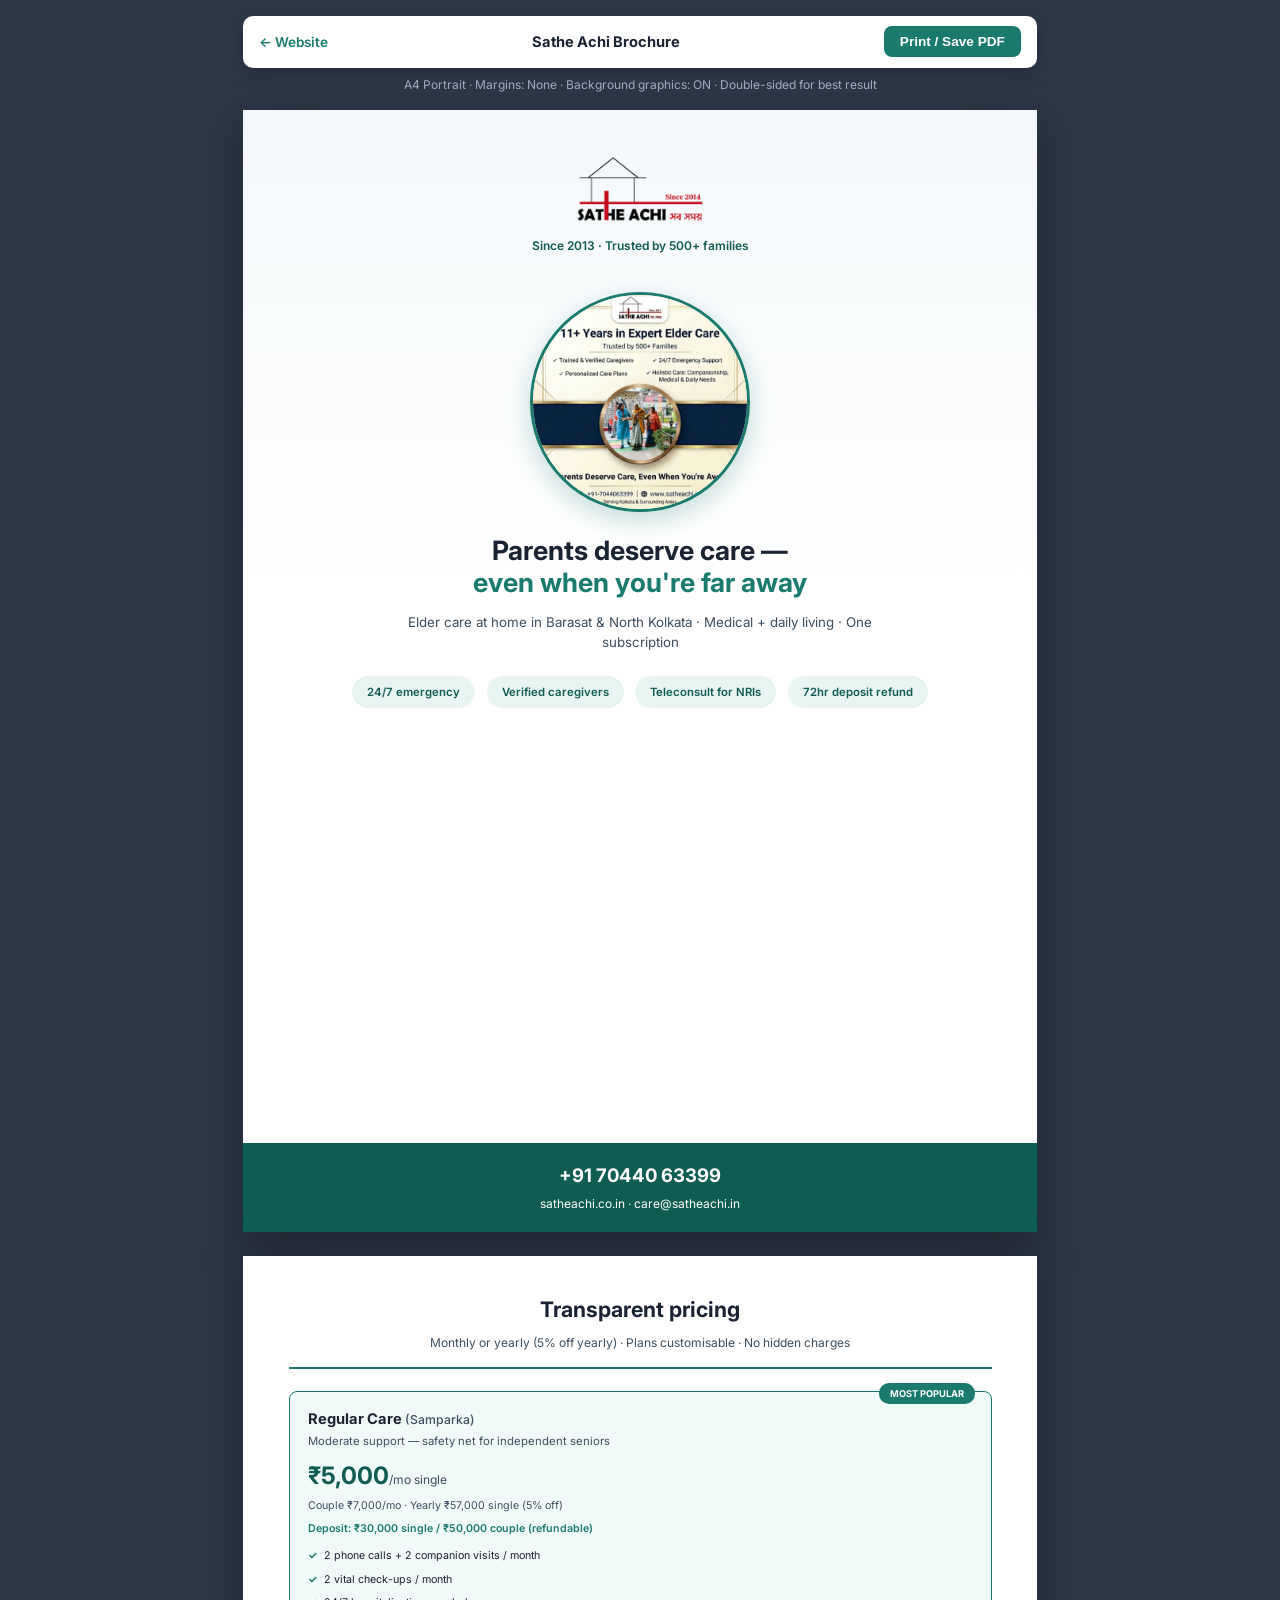
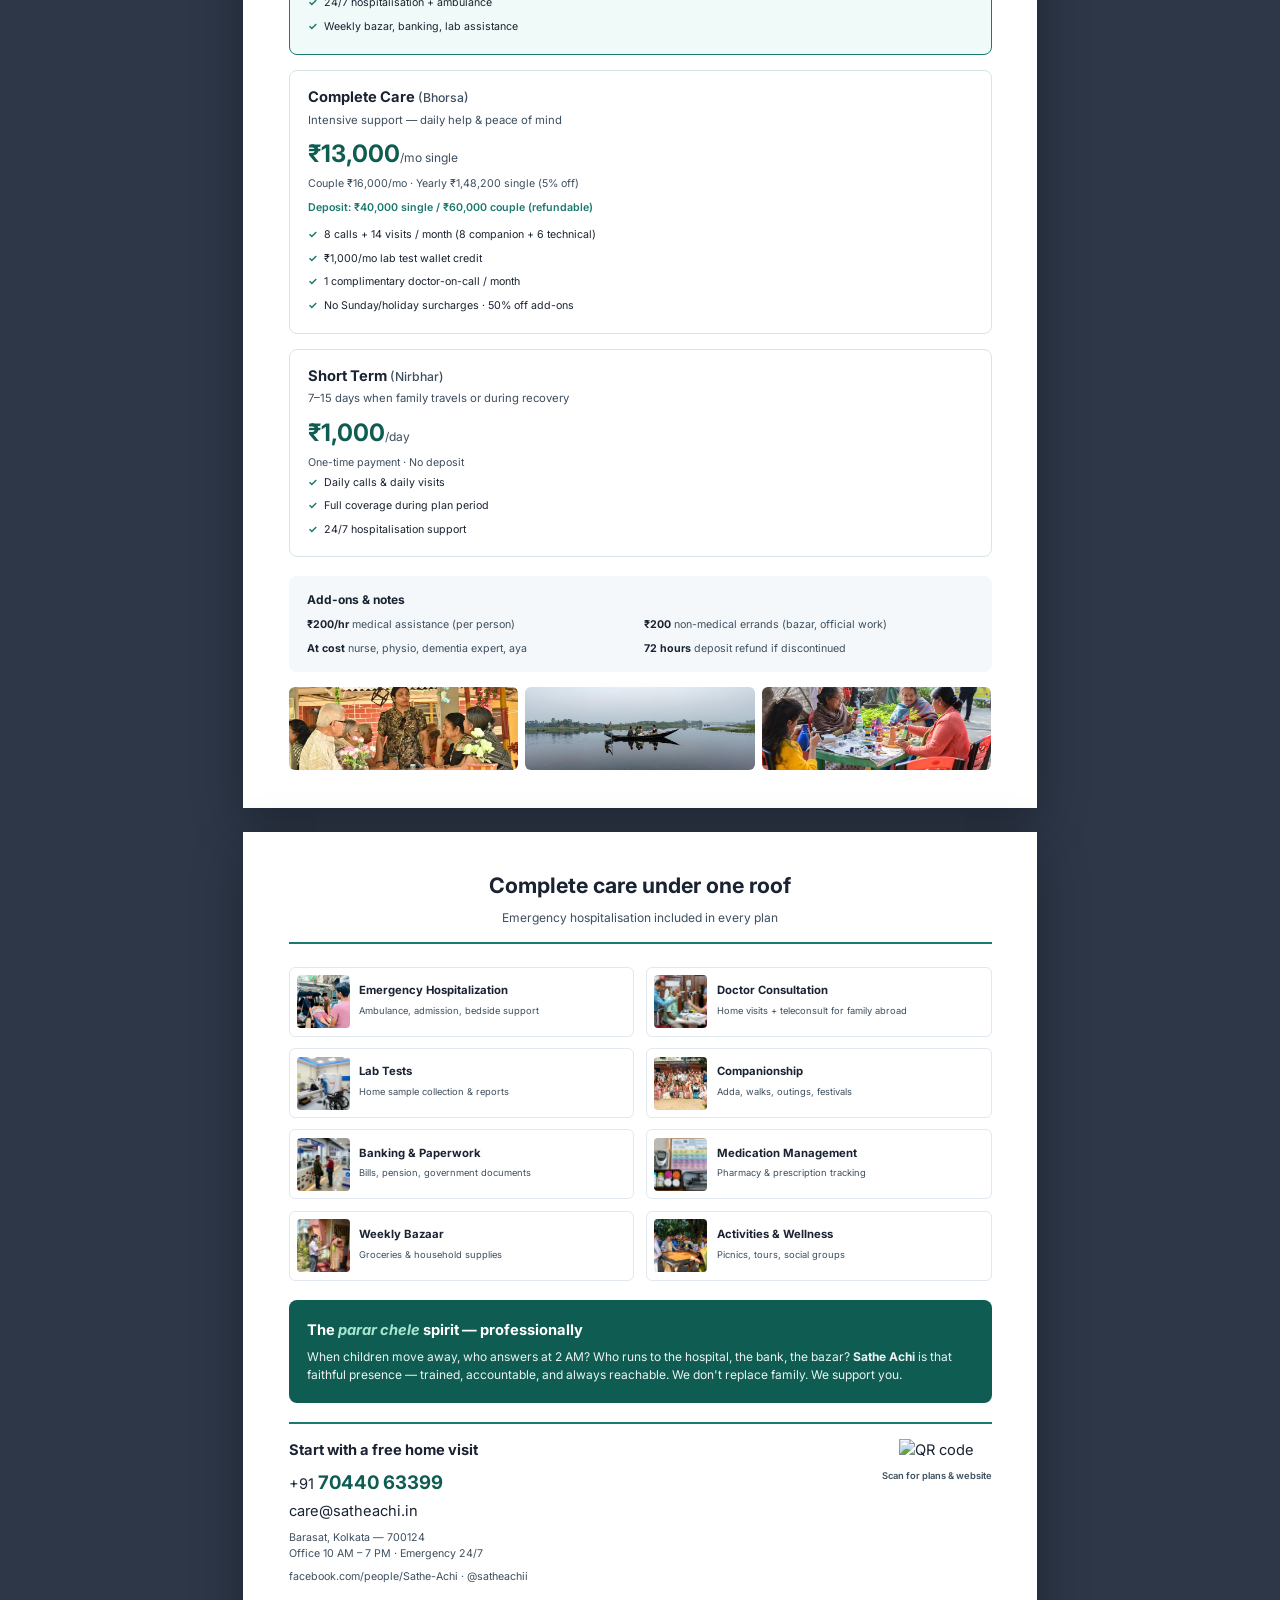
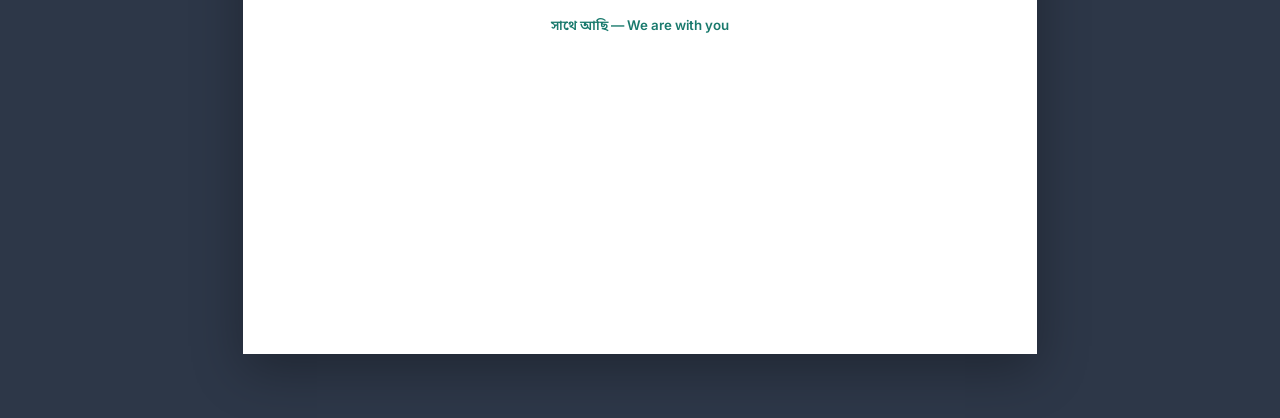
==== commit 47f291c9: "Fix yearly pricing to apply 5% discount per official site logic. Co-authored-by: Cursor <cursoragent" ====
--- a/brochure/index.html
+++ b/brochure/index.html
@@ -54,7 +54,7 @@
         <p class="plan-desc">Moderate support — safety net for independent seniors</p>
         <div class="price-row">
           <div><span class="amt">₹5,000</span><span class="per">/mo single</span></div>
-          <div class="sub">Couple ₹7,000/mo · Yearly from ₹60,000</div>
+          <div class="sub">Couple ₹7,000/mo · Yearly ₹57,000 single (5% off)</div>
         </div>
         <p class="deposit">Deposit: ₹30,000 single / ₹50,000 couple (refundable)</p>
         <ul class="feat-compact">
@@ -70,7 +70,7 @@
         <p class="plan-desc">Intensive support — daily help &amp; peace of mind</p>
         <div class="price-row">
           <div><span class="amt">₹13,000</span><span class="per">/mo single</span></div>
-          <div class="sub">Couple ₹16,000/mo · Yearly from ₹1,56,000</div>
+          <div class="sub">Couple ₹16,000/mo · Yearly ₹1,48,200 single (5% off)</div>
         </div>
         <p class="deposit">Deposit: ₹40,000 single / ₹60,000 couple (refundable)</p>
         <ul class="feat-compact">
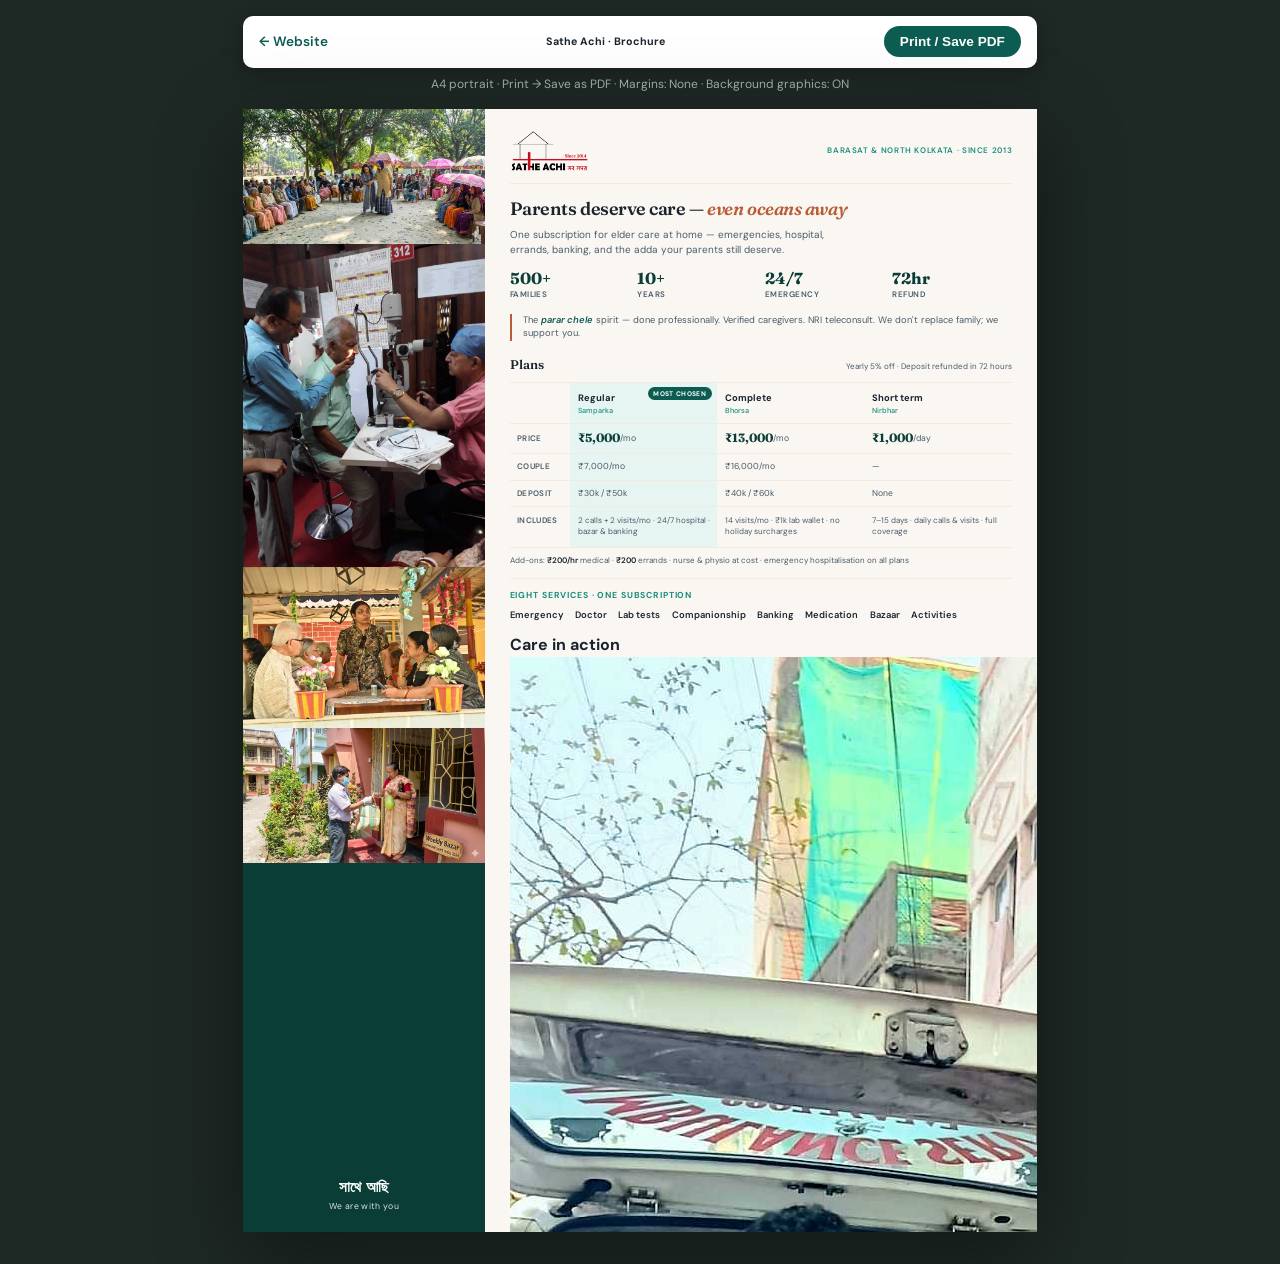
==== commit 728b6a80: "Single-page brochure and luxury layered scroll reveals. Co-authored-by: Cursor <cursoragent@cursor.c" ====
--- a/brochure/index.html
+++ b/brochure/index.html
@@ -3,151 +3,160 @@
 <head>
   <meta charset="UTF-8" />
   <meta name="viewport" content="width=device-width, initial-scale=1.0" />
-  <title>Sathe Achi — Brochure 2026</title>
+  <title>Sathe Achi — Brochure</title>
   <link rel="preconnect" href="https://fonts.googleapis.com" />
   <link rel="preconnect" href="https://fonts.gstatic.com" crossorigin />
-  <link href="https://fonts.googleapis.com/css2?family=Inter:wght@400;500;600;700&family=Noto+Sans+Bengali:wght@500;600&display=swap" rel="stylesheet" />
+  <link href="https://fonts.googleapis.com/css2?family=DM+Sans:opsz,wght@9..40,400;9..40,500;9..40,600;9..40,700&family=Fraunces:opsz,wght@9..144,500;9..144,600;9..144,700&display=swap" rel="stylesheet" />
   <link rel="stylesheet" href="brochure.css" />
 </head>
 <body>
   <div class="toolbar no-print">
     <a href="../index.html">← Website</a>
-    <strong>Sathe Achi Brochure</strong>
+    <strong>Sathe Achi · Brochure</strong>
     <button type="button" onclick="window.print()">Print / Save PDF</button>
   </div>
-  <p class="hint no-print">A4 Portrait · Margins: None · Background graphics: ON · Double-sided for best result</p>
+  <p class="hint no-print">A4 portrait · Print → Save as PDF · Margins: None · Background graphics: ON</p>
 
-  <!-- PAGE 1 — COVER -->
-  <section class="page page-cover">
-    <div class="cover-top">
-      <img src="../resources/Logo-1-300x157.png" alt="Sathe Achi" class="logo" />
-      <p class="since">Since 2013 · Trusted by 500+ families</p>
-    </div>
-    <div class="cover-photo-wrap">
-      <img src="../resources/brochure-cover.jpeg" alt="Sathe Achi caregiver supporting a senior" class="cover-photo" />
-    </div>
-    <h1>Parents deserve care —<br><span>even when you're far away</span></h1>
-    <p class="cover-lead">Elder care at home in Barasat &amp; North Kolkata · Medical + daily living · One subscription</p>
-    <ul class="cover-pills">
-      <li>24/7 emergency</li>
-      <li>Verified caregivers</li>
-      <li>Teleconsult for NRIs</li>
-      <li>72hr deposit refund</li>
-    </ul>
-    <footer class="cover-foot">
-      <span><strong>+91 70440 63399</strong></span>
-      <span>satheachi.co.in · care@satheachi.in</span>
-    </footer>
-  </section>
-
-  <!-- PAGE 2 — PRICING -->
-  <section class="page page-pricing">
-    <header class="page-head">
-      <h2>Transparent pricing</h2>
-      <p>Monthly or yearly (5% off yearly) · Plans customisable · No hidden charges</p>
-    </header>
-
-    <div class="plan-grid">
-      <article class="plan-card popular">
-        <span class="ribbon">Most popular</span>
-        <h3>Regular Care <small>(Samparka)</small></h3>
-        <p class="plan-desc">Moderate support — safety net for independent seniors</p>
-        <div class="price-row">
-          <div><span class="amt">₹5,000</span><span class="per">/mo single</span></div>
-          <div class="sub">Couple ₹7,000/mo · Yearly ₹57,000 single (5% off)</div>
-        </div>
-        <p class="deposit">Deposit: ₹30,000 single / ₹50,000 couple (refundable)</p>
-        <ul class="feat-compact">
-          <li>2 phone calls + 2 companion visits / month</li>
-          <li>2 vital check-ups / month</li>
-          <li>24/7 hospitalisation + ambulance</li>
-          <li>Weekly bazar, banking, lab assistance</li>
-        </ul>
-      </article>
-
-      <article class="plan-card">
-        <h3>Complete Care <small>(Bhorsa)</small></h3>
-        <p class="plan-desc">Intensive support — daily help &amp; peace of mind</p>
-        <div class="price-row">
-          <div><span class="amt">₹13,000</span><span class="per">/mo single</span></div>
-          <div class="sub">Couple ₹16,000/mo · Yearly ₹1,48,200 single (5% off)</div>
-        </div>
-        <p class="deposit">Deposit: ₹40,000 single / ₹60,000 couple (refundable)</p>
-        <ul class="feat-compact">
-          <li>8 calls + 14 visits / month (8 companion + 6 technical)</li>
-          <li>₹1,000/mo lab test wallet credit</li>
-          <li>1 complimentary doctor-on-call / month</li>
-          <li>No Sunday/holiday surcharges · 50% off add-ons</li>
-        </ul>
-      </article>
-
-      <article class="plan-card">
-        <h3>Short Term <small>(Nirbhar)</small></h3>
-        <p class="plan-desc">7–15 days when family travels or during recovery</p>
-        <div class="price-row">
-          <div><span class="amt">₹1,000</span><span class="per">/day</span></div>
-          <div class="sub">One-time payment · No deposit</div>
-        </div>
-        <ul class="feat-compact">
-          <li>Daily calls &amp; daily visits</li>
-          <li>Full coverage during plan period</li>
-          <li>24/7 hospitalisation support</li>
-        </ul>
-      </article>
-    </div>
-
-    <aside class="addons">
-      <h4>Add-ons &amp; notes</h4>
-      <div class="addon-grid">
-        <span><strong>₹200/hr</strong> medical assistance (per person)</span>
-        <span><strong>₹200</strong> non-medical errands (bazar, official work)</span>
-        <span><strong>At cost</strong> nurse, physio, dementia expert, aya</span>
-        <span><strong>72 hours</strong> deposit refund if discontinued</span>
+  <article class="leaf" aria-label="Sathe Achi brochure">
+    <!-- Stacked photo rail -->
+    <aside class="leaf__rail" aria-label="Care moments">
+      <div class="rail-stack">
+        <figure><img src="../resources/gallery-2.jpg" alt="Companionship at home" /></figure>
+        <figure><img src="../resources/doctor-consultation-2.jpeg" alt="Doctor visit at home" /></figure>
+        <figure><img src="../resources/gallery-1.jpg" alt="Caregivers with seniors" /></figure>
+        <figure><img src="../resources/weekly-bazaar-v2.jpg" alt="Weekly bazaar help" /></figure>
+      </div>
+      <div class="leaf__rail-foot">
+        <p class="leaf__rail-bn" lang="bn">সাথে আছি</p>
+        <p class="leaf__rail-en">We are with you</p>
       </div>
     </aside>
 
-    <div class="photo-strip">
-      <img src="../resources/gallery-1.jpg" alt="" /><img src="../resources/gallery-3.jpg" alt="" /><img src="../resources/activities-2.jpg" alt="" />
+    <!-- Content column -->
+    <div class="leaf__main">
+      <header class="leaf__mast">
+        <img src="../resources/Logo-1-300x157.png" alt="Sathe Achi" class="leaf__logo" />
+        <p class="leaf__since">Barasat &amp; North Kolkata · Since 2013</p>
+      </header>
+
+      <section class="leaf__intro">
+        <h1>Parents deserve care — <em>even oceans away</em></h1>
+        <p class="leaf__deck">One subscription for elder care at home — emergencies, hospital, errands, banking, and the adda your parents still deserve.</p>
+      </section>
+
+      <ul class="leaf__stats" aria-label="Key facts">
+        <li><span class="leaf__stat-n">500+</span><span class="leaf__stat-l">families</span></li>
+        <li><span class="leaf__stat-n">10+</span><span class="leaf__stat-l">years</span></li>
+        <li><span class="leaf__stat-n">24/7</span><span class="leaf__stat-l">emergency</span></li>
+        <li><span class="leaf__stat-n">72hr</span><span class="leaf__stat-l">refund</span></li>
+      </ul>
+
+      <p class="leaf__voice">The <em>parar chele</em> spirit — done professionally. Verified caregivers. NRI teleconsult. We don't replace family; we support you.</p>
+
+      <section class="leaf__plans" aria-labelledby="plans-heading">
+        <div class="leaf__plans-head">
+          <h2 id="plans-heading">Plans</h2>
+          <p>Yearly 5% off · Deposit refunded in 72 hours</p>
+        </div>
+
+        <div class="plan-grid" role="table" aria-label="Pricing comparison">
+          <div class="plan-grid__row plan-grid__row--head" role="row">
+            <span class="plan-grid__label" role="columnheader"></span>
+            <span class="plan-grid__col plan-grid__col--featured" role="columnheader">
+              Regular <small>Samparka</small>
+              <span class="plan-grid__badge">Most chosen</span>
+            </span>
+            <span class="plan-grid__col" role="columnheader">Complete <small>Bhorsa</small></span>
+            <span class="plan-grid__col" role="columnheader">Short term <small>Nirbhar</small></span>
+          </div>
+
+          <div class="plan-grid__row" role="row">
+            <span class="plan-grid__label" role="rowheader">Price</span>
+            <span class="plan-grid__col plan-grid__col--featured" role="cell"><strong>₹5,000</strong>/mo</span>
+            <span class="plan-grid__col" role="cell"><strong>₹13,000</strong>/mo</span>
+            <span class="plan-grid__col" role="cell"><strong>₹1,000</strong>/day</span>
+          </div>
+
+          <div class="plan-grid__row" role="row">
+            <span class="plan-grid__label" role="rowheader">Couple</span>
+            <span class="plan-grid__col plan-grid__col--featured" role="cell">₹7,000/mo</span>
+            <span class="plan-grid__col" role="cell">₹16,000/mo</span>
+            <span class="plan-grid__col" role="cell">—</span>
+          </div>
+
+          <div class="plan-grid__row" role="row">
+            <span class="plan-grid__label" role="rowheader">Deposit</span>
+            <span class="plan-grid__col plan-grid__col--featured" role="cell">₹30k / ₹50k</span>
+            <span class="plan-grid__col" role="cell">₹40k / ₹60k</span>
+            <span class="plan-grid__col" role="cell">None</span>
+          </div>
+
+          <div class="plan-grid__row plan-grid__row--last" role="row">
+            <span class="plan-grid__label" role="rowheader">Includes</span>
+            <span class="plan-grid__col plan-grid__col--featured" role="cell">2 calls + 2 visits/mo · 24/7 hospital · bazar &amp; banking</span>
+            <span class="plan-grid__col" role="cell">14 visits/mo · ₹1k lab wallet · no holiday surcharges</span>
+            <span class="plan-grid__col" role="cell">7–15 days · daily calls &amp; visits · full coverage</span>
+          </div>
+        </div>
+
+        <p class="leaf__addons">Add-ons: <strong>₹200/hr</strong> medical · <strong>₹200</strong> errands · nurse &amp; physio at cost · emergency hospitalisation on all plans</p>
+      </section>
+
+      <section class="leaf__services" aria-labelledby="services-heading">
+        <h2 id="services-heading">Eight services · one subscription</h2>
+        <p class="leaf__service-flow">
+          <span>Emergency</span><span>Doctor</span><span>Lab tests</span><span>Companionship</span>
+          <span>Banking</span><span>Medication</span><span>Bazaar</span><span>Activities</span>
+        </p>
+      </section>
+
+      <section class="leaf__lower" aria-labelledby="moments-heading">
+        <div class="leaf__moments">
+          <h2 id="moments-heading">Care in action</h2>
+          <div class="leaf__moment-grid">
+            <figure>
+              <img src="../resources/emergency-v3.jpg" alt="Emergency hospitalisation support" />
+              <figcaption>Emergency</figcaption>
+            </figure>
+            <figure>
+              <img src="../resources/WhatsApp-Image-2024-12-01-at-1.47.30-PM-2-400x532.jpeg" alt="Warm companionship visit" />
+              <figcaption>Companionship</figcaption>
+            </figure>
+            <figure>
+              <img src="../resources/activities-3.jpg" alt="Outings and activities" />
+              <figcaption>Activities</figcaption>
+            </figure>
+          </div>
+        </div>
+        <div class="leaf__abroad">
+          <h2>For families abroad</h2>
+          <ul>
+            <li>Visit reports &amp; photos after every trip</li>
+            <li>Join doctor teleconsults from anywhere</li>
+            <li>One number for emergencies — we coordinate everything</li>
+          </ul>
+          <figure class="leaf__team">
+            <img src="../resources/team-group.jpg" alt="Sathe Achi care team" />
+            <figcaption>Your local team in Barasat</figcaption>
+          </figure>
+        </div>
+      </section>
+
+      <footer class="leaf__foot">
+        <div class="leaf__contact">
+          <p class="leaf__cta">Free home visit — no pressure</p>
+          <p class="leaf__phone"><a href="tel:+917044063399">+91 70440 63399</a></p>
+          <p class="leaf__meta">care@satheachi.in · Barasat, Kolkata 700124 · Office 10–7 · Emergency 24/7</p>
+        </div>
+        <div class="leaf__end">
+          <p class="leaf__press">As seen on <strong>ETV Bharat</strong> · <strong>Deutsche Welle</strong> · <strong>YouTube</strong></p>
+          <div class="leaf__qr">
+            <img src="https://api.qrserver.com/v1/create-qr-code/?size=140x140&amp;data=https://pratim-easyq2c.github.io/satheachi/&amp;bgcolor=ffffff&amp;color=0d5c52" width="64" height="64" alt="QR code to website" />
+            <span>Full plans online</span>
+          </div>
+        </div>
+      </footer>
     </div>
-  </section>
-
-  <!-- PAGE 3 — SERVICES & CONTACT -->
-  <section class="page page-services">
-    <header class="page-head">
-      <h2>Complete care under one roof</h2>
-      <p>Emergency hospitalisation included in every plan</p>
-    </header>
-
-    <div class="services-grid">
-      <div class="svc"><img src="../resources/emergency-v3.jpg" alt="" /><div><strong>Emergency Hospitalization</strong><span>Ambulance, admission, bedside support</span></div></div>
-      <div class="svc"><img src="../resources/doctor-consultation-v2.jpg" alt="" /><div><strong>Doctor Consultation</strong><span>Home visits + teleconsult for family abroad</span></div></div>
-      <div class="svc"><img src="../resources/pathological-v2.jpg" alt="" /><div><strong>Lab Tests</strong><span>Home sample collection &amp; reports</span></div></div>
-      <div class="svc"><img src="../resources/companionship-new.jpg" alt="" /><div><strong>Companionship</strong><span>Adda, walks, outings, festivals</span></div></div>
-      <div class="svc"><img src="../resources/banking-new.jpg" alt="" /><div><strong>Banking &amp; Paperwork</strong><span>Bills, pension, government documents</span></div></div>
-      <div class="svc"><img src="../resources/medication-v2.jpg" alt="" /><div><strong>Medication Management</strong><span>Pharmacy &amp; prescription tracking</span></div></div>
-      <div class="svc"><img src="../resources/weekly-bazaar-v2.jpg" alt="" /><div><strong>Weekly Bazaar</strong><span>Groceries &amp; household supplies</span></div></div>
-      <div class="svc"><img src="../resources/activities-new.jpg" alt="" /><div><strong>Activities &amp; Wellness</strong><span>Picnics, tours, social groups</span></div></div>
-    </div>
-
-    <div class="story-block">
-      <h3>The <em>parar chele</em> spirit — professionally</h3>
-      <p>When children move away, who answers at 2 AM? Who runs to the hospital, the bank, the bazar? <strong>Sathe Achi</strong> is that faithful presence — trained, accountable, and always reachable. We don't replace family. We support you.</p>
-    </div>
-
-    <div class="contact-row">
-      <div>
-        <h3>Start with a free home visit</h3>
-        <p class="phone">+91 <strong>70440 63399</strong></p>
-        <p>care@satheachi.in</p>
-        <p class="addr">Barasat, Kolkata — 700124<br>Office 10 AM – 7 PM · Emergency 24/7</p>
-        <p class="social">facebook.com/people/Sathe-Achi · @satheachii</p>
-      </div>
-      <div class="qr-block">
-        <img src="https://api.qrserver.com/v1/create-qr-code/?size=130x130&amp;data=https://pratim-easyq2c.github.io/satheachi/&amp;bgcolor=ffffff&amp;color=1a7a6d" width="110" height="110" alt="QR code" />
-        <span>Scan for plans &amp; website</span>
-      </div>
-    </div>
-    <p class="tagline" lang="bn">সাথে আছি — We are with you</p>
-  </section>
+  </article>
 </body>
 </html>
--- a/brochure/brochure.css
+++ b/brochure/brochure.css
@@ -1,165 +1,445 @@
-/* Sathe Achi brochure — high-contrast, print-ready */
+/* Sathe Achi brochure — editorial leaflet (A4) */
 
 :root {
-  --primary: #1a7a6d;
-  --primary-dark: #0f5c52;
-  --dark: #1a2332;
-  --text: #1a2332;
-  --muted: #3d4f5f;
-  --light: #f4f8fa;
+  --teal-900: #0a3d36;
+  --teal-700: #0d5c52;
+  --teal-500: #1a8f7d;
+  --teal-100: #e6f5f1;
+  --sand-50: #faf7f2;
+  --sand-100: #f3ebe0;
+  --sand-200: #e8dcc8;
+  --clay: #b85c38;
+  --ink: #1a242e;
+  --ink-muted: #4a5c6a;
   --white: #fff;
-  --accent: #c9922e;
   --a4-w: 210mm;
   --a4-h: 297mm;
-}
-
-* { box-sizing: border-box; margin: 0; padding: 0; }
+  --font-display: "Fraunces", Georgia, serif;
+  --font-body: "DM Sans", system-ui, sans-serif;
+  --rail-w: 64mm;
+}
+
+*, *::before, *::after { box-sizing: border-box; margin: 0; padding: 0; }
 
 body {
-  font-family: Inter, "Noto Sans Bengali", system-ui, sans-serif;
-  background: #2d3748;
-  color: var(--text);
-  padding: 1rem 1rem 2.5rem;
+  font-family: var(--font-body);
+  background: #1e2824;
+  color: var(--ink);
+  padding: 1rem 1rem 2rem;
+  font-size: 8pt;
+  line-height: 1.45;
+  -webkit-font-smoothing: antialiased;
+}
+
+/* Screen toolbar */
+.toolbar {
+  display: flex;
+  align-items: center;
+  justify-content: space-between;
+  gap: 1rem;
+  max-width: var(--a4-w);
+  margin: 0 auto 0.5rem;
+  padding: 0.65rem 1rem;
+  background: var(--white);
+  border-radius: 10px;
+  box-shadow: 0 4px 20px rgba(0, 0, 0, 0.25);
+}
+.toolbar a { color: var(--teal-700); font-weight: 600; text-decoration: none; font-size: 0.85rem; }
+.toolbar button {
+  padding: 0.5rem 1rem;
+  background: var(--teal-700);
+  color: var(--white);
+  border: none;
+  border-radius: 100px;
+  font-weight: 600;
+  cursor: pointer;
+  font-size: 0.85rem;
+}
+.hint {
+  max-width: var(--a4-w);
+  margin: 0 auto 1rem;
+  text-align: center;
+  font-size: 0.75rem;
+  color: #9ca89f;
+}
+
+/* ── Leaflet shell ── */
+.leaf {
+  width: var(--a4-w);
+  height: var(--a4-h);
+  max-height: var(--a4-h);
+  margin: 0 auto;
+  display: grid;
+  grid-template-columns: var(--rail-w) 1fr;
+  background: var(--sand-50);
+  box-shadow: 0 24px 80px rgba(0, 0, 0, 0.4);
+  overflow: hidden;
+}
+
+/* Photo rail — full bleed, no nested boxes */
+.leaf__rail {
+  position: relative;
+  background: var(--teal-900);
+}
+.leaf__rail img {
+  width: 100%;
+  height: 100%;
+  object-fit: cover;
+  object-position: center 20%;
+  display: block;
+}
+.leaf__rail-foot {
+  position: absolute;
+  inset: auto 0 0 0;
+  padding: 5mm 4mm;
+  background: linear-gradient(transparent, rgba(10, 61, 54, 0.92));
+  color: var(--white);
+  text-align: center;
+}
+.leaf__rail-bn {
   font-size: 11pt;
+  font-weight: 600;
+  letter-spacing: 0.02em;
+  line-height: 1.2;
+}
+.leaf__rail-en {
+  font-size: 6.5pt;
+  opacity: 0.85;
+  margin-top: 1mm;
+  letter-spacing: 0.04em;
+}
+
+/* Content column */
+.leaf__main {
+  display: flex;
+  flex-direction: column;
+  padding: 5.5mm 6.5mm 4.5mm;
+  min-width: 0;
+  overflow: hidden;
+}
+
+.leaf__mast {
+  display: flex;
+  align-items: center;
+  justify-content: space-between;
+  gap: 3mm;
+  margin-bottom: 4mm;
+  padding-bottom: 3mm;
+  border-bottom: 0.5px solid var(--sand-100);
+}
+.leaf__logo { height: 11mm; width: auto; }
+.leaf__since {
+  font-size: 6pt;
+  font-weight: 600;
+  letter-spacing: 0.08em;
+  text-transform: uppercase;
+  color: var(--teal-500);
+  text-align: right;
+  line-height: 1.35;
+}
+
+/* Hero copy */
+.leaf__intro { margin-bottom: 3.5mm; }
+.leaf__intro h1 {
+  font-family: var(--font-display);
+  font-size: 13.5pt;
+  font-weight: 600;
+  line-height: 1.12;
+  letter-spacing: -0.025em;
+  color: var(--ink);
+  max-width: 52ch;
+}
+.leaf__intro h1 em {
+  font-style: italic;
+  color: var(--clay);
+}
+.leaf__deck {
+  margin-top: 2mm;
+  font-size: 7.5pt;
+  color: var(--ink-muted);
   line-height: 1.5;
-}
-
-.toolbar {
-  display: flex; align-items: center; justify-content: space-between; gap: 1rem;
-  max-width: var(--a4-w); margin: 0 auto 0.5rem; padding: 0.65rem 1rem;
-  background: var(--white); border-radius: 10px; box-shadow: 0 4px 20px rgba(0,0,0,.2);
-}
-.toolbar a { color: var(--primary); font-weight: 600; text-decoration: none; font-size: 0.85rem; }
-.toolbar button {
-  padding: 0.5rem 1rem; background: var(--primary); color: #fff; border: none;
-  border-radius: 8px; font-weight: 600; cursor: pointer; font-size: 0.85rem;
-}
-.hint { max-width: var(--a4-w); margin: 0 auto 1rem; text-align: center; font-size: 0.75rem; color: #a0aec0; }
-.no-print { }
-
-.page {
-  width: var(--a4-w);
-  min-height: var(--a4-h);
-  margin: 0 auto 1.5rem;
+  max-width: 48ch;
+}
+
+/* Stats — big numbers, no pills */
+.leaf__stats {
+  list-style: none;
+  display: grid;
+  grid-template-columns: repeat(4, 1fr);
+  gap: 2mm;
+  margin-bottom: 3.5mm;
+}
+.leaf__stat-n {
+  display: block;
+  font-family: var(--font-display);
+  font-size: 12pt;
+  font-weight: 700;
+  color: var(--teal-900);
+  line-height: 1;
+}
+.leaf__stat-l {
+  display: block;
+  font-size: 6pt;
+  font-weight: 600;
+  text-transform: uppercase;
+  letter-spacing: 0.06em;
+  color: var(--ink-muted);
+  margin-top: 0.8mm;
+}
+
+.leaf__voice {
+  font-size: 7pt;
+  color: var(--ink-muted);
+  line-height: 1.45;
+  padding-left: 3mm;
+  border-left: 2px solid var(--clay);
+  margin-bottom: 4mm;
+}
+.leaf__voice em {
+  font-style: italic;
+  color: var(--teal-700);
+  font-weight: 600;
+}
+
+/* Pricing table */
+.leaf__plans { margin-bottom: 3mm; flex-shrink: 0; }
+.leaf__plans-head {
+  display: flex;
+  align-items: baseline;
+  justify-content: space-between;
+  gap: 2mm;
+  margin-bottom: 2mm;
+}
+.leaf__plans-head h2 {
+  font-family: var(--font-display);
+  font-size: 9.5pt;
+  font-weight: 600;
+  color: var(--ink);
+}
+.leaf__plans-head p {
+  font-size: 6pt;
+  color: var(--ink-muted);
+  text-align: right;
+}
+
+.plan-grid {
+  display: grid;
+  grid-template-columns: 16mm 1fr 1fr 1fr;
+  font-size: 6.5pt;
+  border-top: 1px solid var(--sand-100);
+}
+.plan-grid__row {
+  display: contents;
+}
+.plan-grid__row > * {
+  padding: 1.8mm 2mm;
+  border-bottom: 1px solid var(--sand-100);
+  display: flex;
+  align-items: center;
+  min-height: 7mm;
+}
+.plan-grid__label {
+  font-weight: 600;
+  color: var(--ink-muted);
+  font-size: 6pt;
+  text-transform: uppercase;
+  letter-spacing: 0.04em;
+}
+.plan-grid__col {
+  color: var(--ink-muted);
+  line-height: 1.35;
+  position: relative;
+}
+.plan-grid__col strong {
+  font-family: var(--font-display);
+  font-size: 9pt;
+  font-weight: 700;
+  color: var(--teal-900);
+}
+.plan-grid__col small {
+  display: block;
+  font-size: 5.5pt;
+  font-weight: 500;
+  color: var(--teal-500);
+  margin-top: 0.3mm;
+}
+.plan-grid__col--featured {
+  background: var(--teal-100);
+}
+.plan-grid__row--head .plan-grid__col {
+  font-weight: 700;
+  color: var(--ink);
+  font-size: 7pt;
+  flex-direction: column;
+  align-items: flex-start;
+  padding-top: 2.5mm;
+}
+.plan-grid__row--head .plan-grid__col small {
+  font-weight: 500;
+}
+.plan-grid__badge {
+  position: absolute;
+  top: 1mm;
+  right: 1.5mm;
+  font-size: 5pt;
+  font-weight: 700;
+  text-transform: uppercase;
+  letter-spacing: 0.05em;
+  color: var(--white);
+  background: var(--teal-700);
+  padding: 0.6mm 1.5mm;
+  border-radius: 100px;
+}
+.plan-grid__row--last > * {
+  align-items: flex-start;
+  padding-top: 2mm;
+  padding-bottom: 2.5mm;
+  font-size: 6pt;
+  line-height: 1.4;
+}
+
+.leaf__addons {
+  margin-top: 2mm;
+  font-size: 6pt;
+  color: var(--ink-muted);
+}
+.leaf__addons strong { color: var(--ink); font-weight: 600; }
+
+/* Services — typographic, no tiny photos */
+.leaf__services {
+  margin-bottom: 3mm;
+  padding-top: 2.5mm;
+  border-top: 0.5px solid var(--sand-100);
+}
+.leaf__services h2 {
+  font-size: 6.5pt;
+  font-weight: 700;
+  text-transform: uppercase;
+  letter-spacing: 0.1em;
+  color: var(--teal-500);
+  margin-bottom: 2mm;
+}
+.leaf__service-flow {
+  display: flex;
+  flex-wrap: wrap;
+  gap: 1.5mm 0;
+}
+.leaf__service-flow span {
+  font-size: 7pt;
+  font-weight: 600;
+  color: var(--ink);
+  padding-right: 3mm;
+  position: relative;
+}
+.leaf__service-flow span:not(:last-child)::after {
+  content: "·";
+  position: absolute;
+  right: 1.2mm;
+  color: var(--sand-200);
+  font-weight: 400;
+}
+
+/* Footer */
+.leaf__foot {
+  margin-top: auto;
+  display: grid;
+  grid-template-columns: 1fr auto;
+  gap: 4mm;
+  align-items: end;
+  padding-top: 3mm;
+  border-top: 2px solid var(--teal-900);
+}
+.leaf__cta {
+  font-size: 6pt;
+  font-weight: 700;
+  text-transform: uppercase;
+  letter-spacing: 0.1em;
+  color: var(--teal-500);
+}
+.leaf__phone {
+  font-family: var(--font-display);
+  font-size: 14pt;
+  font-weight: 700;
+  line-height: 1.1;
+  margin: 1mm 0;
+}
+.leaf__phone a { color: var(--teal-900); text-decoration: none; }
+.leaf__meta {
+  font-size: 6.5pt;
+  color: var(--ink-muted);
+  line-height: 1.4;
+}
+.leaf__end {
+  text-align: right;
+}
+.leaf__press {
+  font-size: 6pt;
+  color: var(--ink-muted);
+  margin-bottom: 2mm;
+  max-width: 38mm;
+  margin-left: auto;
+  line-height: 1.4;
+}
+.leaf__press strong { color: var(--ink); font-weight: 600; }
+.leaf__qr img {
+  display: block;
+  margin-left: auto;
+  border-radius: 3px;
   background: var(--white);
-  box-shadow: 0 16px 48px rgba(0,0,0,.3);
-  page-break-after: always;
-  overflow: hidden;
-}
-
-/* ── Cover ── */
-.page-cover {
-  padding: 12mm 14mm 10mm;
-  display: flex;
-  flex-direction: column;
-  background: linear-gradient(180deg, var(--light) 0%, var(--white) 45%);
-}
-.cover-top { text-align: center; margin-bottom: 6mm; }
-.logo { height: 18mm; width: auto; }
-.since { font-size: 9pt; font-weight: 600; color: var(--primary-dark); margin-top: 2mm; }
-.cover-photo-wrap {
-  width: 58mm; height: 58mm; margin: 4mm auto 6mm;
-  border-radius: 50%; overflow: hidden; border: 3px solid var(--primary);
-  box-shadow: 0 8px 24px rgba(26,122,109,.25);
-}
-.cover-photo { width: 100%; height: 100%; object-fit: cover; }
-.page-cover h1 {
-  font-size: 20pt; font-weight: 700; text-align: center; line-height: 1.2;
-  color: var(--dark); margin-bottom: 4mm;
-}
-.page-cover h1 span { color: var(--primary); }
-.cover-lead { text-align: center; color: var(--muted); font-size: 10pt; margin-bottom: 6mm; max-width: 140mm; margin-inline: auto; }
-.cover-pills {
-  list-style: none; display: flex; flex-wrap: wrap; justify-content: center; gap: 3mm;
-  margin-bottom: auto; padding: 0;
-}
-.cover-pills li {
-  font-size: 8.5pt; font-weight: 600; color: var(--primary-dark);
-  background: #e8f5f2; padding: 2mm 4mm; border-radius: 20px;
-}
-.cover-foot {
-  background: var(--primary-dark); color: #fff; text-align: center;
-  padding: 5mm; margin: 6mm -14mm -10mm; border-radius: 0;
-  display: flex; flex-direction: column; gap: 1.5mm; font-size: 9pt;
-}
-.cover-foot strong { font-size: 14pt; }
-
-/* ── Pricing page ── */
-.page-pricing { padding: 10mm 12mm; }
-.page-head { text-align: center; margin-bottom: 6mm; border-bottom: 2px solid var(--primary); padding-bottom: 4mm; }
-.page-head h2 { font-size: 16pt; color: var(--dark); margin-bottom: 2mm; }
-.page-head p { font-size: 9pt; color: var(--muted); }
-
-.plan-grid { display: flex; flex-direction: column; gap: 4mm; margin-bottom: 5mm; }
-.plan-card {
-  border: 1.5px solid #d8e4e8; border-radius: 8px; padding: 4mm 5mm;
-  position: relative; background: var(--white);
-}
-.plan-card.popular { border-color: var(--primary); background: #f0faf8; }
-.ribbon {
-  position: absolute; top: -2.5mm; right: 4mm;
-  background: var(--primary); color: #fff; font-size: 7pt; font-weight: 700;
-  padding: 1mm 3mm; border-radius: 10px; text-transform: uppercase;
-}
-.plan-card h3 { font-size: 11pt; color: var(--dark); margin-bottom: 1mm; }
-.plan-card h3 small { font-weight: 500; color: var(--muted); }
-.plan-desc { font-size: 8.5pt; color: var(--muted); margin-bottom: 2mm; }
-.price-row .amt { font-size: 18pt; font-weight: 700; color: var(--primary-dark); }
-.price-row .per { font-size: 9pt; color: var(--muted); }
-.price-row .sub { font-size: 8pt; color: var(--muted); margin-top: 1mm; }
-.deposit { font-size: 8pt; font-weight: 600; color: var(--primary); margin: 2mm 0; }
-.feat-compact { list-style: none; font-size: 8pt; color: var(--text); }
-.feat-compact li { padding: 1mm 0 1mm 4mm; position: relative; }
-.feat-compact li::before { content: "✓"; position: absolute; left: 0; color: var(--primary); font-weight: 700; }
-
-.addons { background: var(--light); border-radius: 8px; padding: 4mm 5mm; margin-bottom: 4mm; }
-.addons h4 { font-size: 9pt; margin-bottom: 2mm; color: var(--dark); }
-.addon-grid { display: grid; grid-template-columns: 1fr 1fr; gap: 2mm; font-size: 8pt; color: var(--muted); }
-.addon-grid strong { color: var(--dark); }
-
-.photo-strip { display: flex; gap: 2mm; }
-.photo-strip img { flex: 1; height: 22mm; object-fit: cover; border-radius: 6px; }
-
-/* ── Services page ── */
-.page-services { padding: 10mm 12mm; }
-.services-grid { display: grid; grid-template-columns: 1fr 1fr; gap: 3mm; margin-bottom: 5mm; }
-.svc {
-  display: flex; gap: 2.5mm; align-items: center;
-  border: 1px solid #e2e8f0; border-radius: 6px; padding: 2mm;
-}
-.svc img { width: 14mm; height: 14mm; object-fit: cover; border-radius: 4px; flex-shrink: 0; }
-.svc strong { display: block; font-size: 8.5pt; color: var(--dark); line-height: 1.2; }
-.svc span { font-size: 7pt; color: var(--muted); line-height: 1.3; }
-
-.story-block {
-  background: var(--primary-dark); color: #fff; padding: 5mm; border-radius: 8px;
-  margin-bottom: 5mm;
-}
-.story-block h3 { font-size: 11pt; margin-bottom: 2mm; }
-.story-block h3 em { font-style: italic; color: #a8e6cf; }
-.story-block p { font-size: 9pt; color: rgba(255,255,255,.92); }
-
-.contact-row {
-  display: flex; justify-content: space-between; align-items: flex-start; gap: 6mm;
-  padding: 4mm 0; border-top: 2px solid var(--primary);
-}
-.contact-row h3 { font-size: 11pt; margin-bottom: 2mm; }
-.phone { font-size: 11pt; margin-bottom: 1mm; }
-.phone strong { font-size: 14pt; color: var(--primary-dark); }
-.addr, .social { font-size: 8pt; color: var(--muted); margin-top: 2mm; }
-.qr-block { text-align: center; }
-.qr-block span { display: block; font-size: 7pt; font-weight: 600; color: var(--muted); margin-top: 2mm; }
-.tagline { text-align: center; margin-top: 4mm; font-size: 10pt; font-weight: 600; color: var(--primary); }
-
+  padding: 1mm;
+  border: 1px solid var(--sand-100);
+}
+.leaf__qr span {
+  display: block;
+  font-size: 5.5pt;
+  font-weight: 600;
+  color: var(--ink-muted);
+  margin-top: 1mm;
+}
+
+/* Print */
 @media print {
   body { background: #fff; padding: 0; }
   .no-print { display: none !important; }
-  .page { margin: 0; box-shadow: none; width: var(--a4-w); height: var(--a4-h); min-height: var(--a4-h); }
+  .leaf {
+    margin: 0;
+    box-shadow: none;
+    width: var(--a4-w);
+    height: var(--a4-h);
+    page-break-after: avoid;
+    page-break-inside: avoid;
+    -webkit-print-color-adjust: exact;
+    print-color-adjust: exact;
+  }
   @page { size: A4 portrait; margin: 0; }
 }
 
+/* Screen: narrow viewports */
 @media screen and (max-width: 800px) {
-  .page { width: 100%; min-height: auto; }
-  .services-grid { grid-template-columns: 1fr; }
-  .addon-grid { grid-template-columns: 1fr; }
-}
+  .leaf {
+    width: 100%;
+    height: auto;
+    max-height: none;
+    grid-template-columns: 1fr;
+  }
+  .leaf__rail {
+    height: 42vw;
+    min-height: 160px;
+    max-height: 220px;
+  }
+  .plan-grid {
+    grid-template-columns: 1fr 1fr;
+    font-size: 7pt;
+  }
+  .plan-grid__label { display: none; }
+  .plan-grid__row--head .plan-grid__col::before {
+    content: attr(data-label);
+    font-size: 6pt;
+    color: var(--ink-muted);
+  }
+  .leaf__stats { grid-template-columns: repeat(2, 1fr); }
+  .leaf__foot { grid-template-columns: 1fr; }
+  .leaf__end { text-align: left; }
+  .leaf__qr img { margin-left: 0; }
+  .leaf__press { margin-left: 0; }
+}
